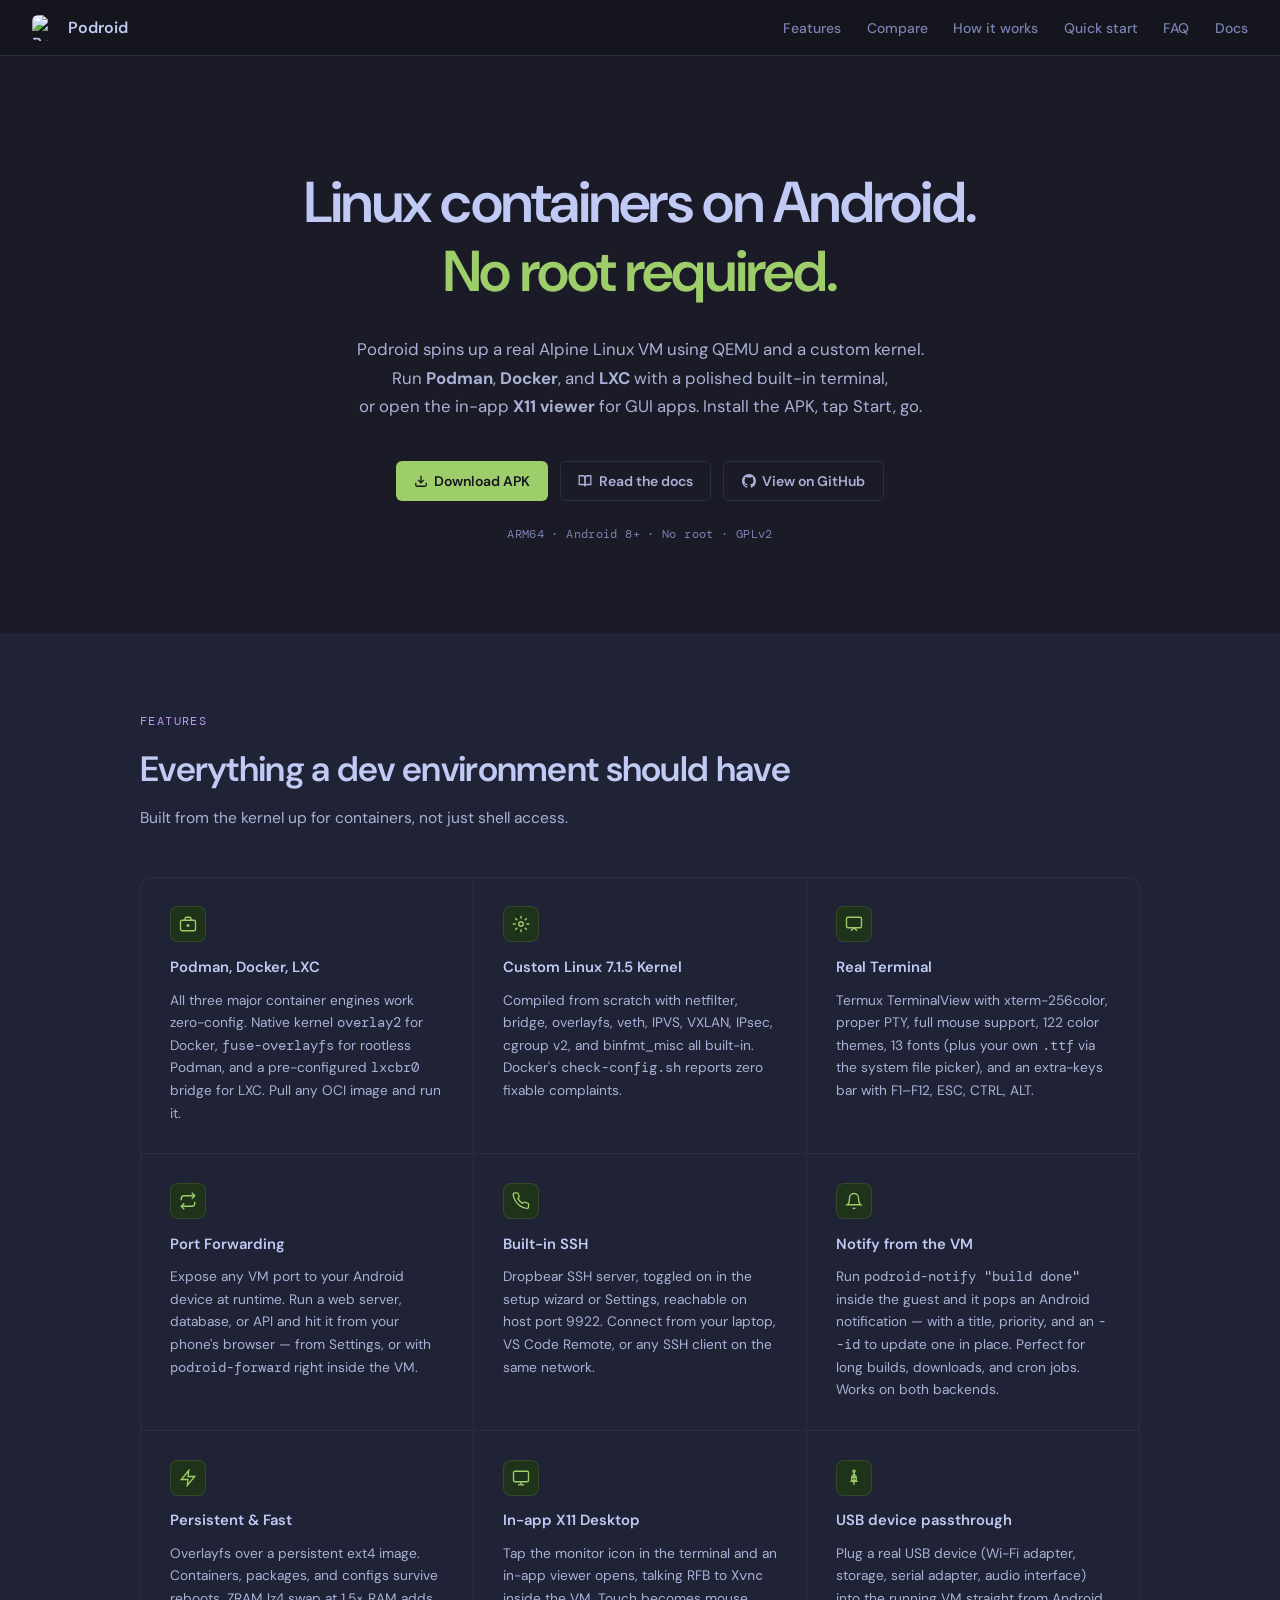
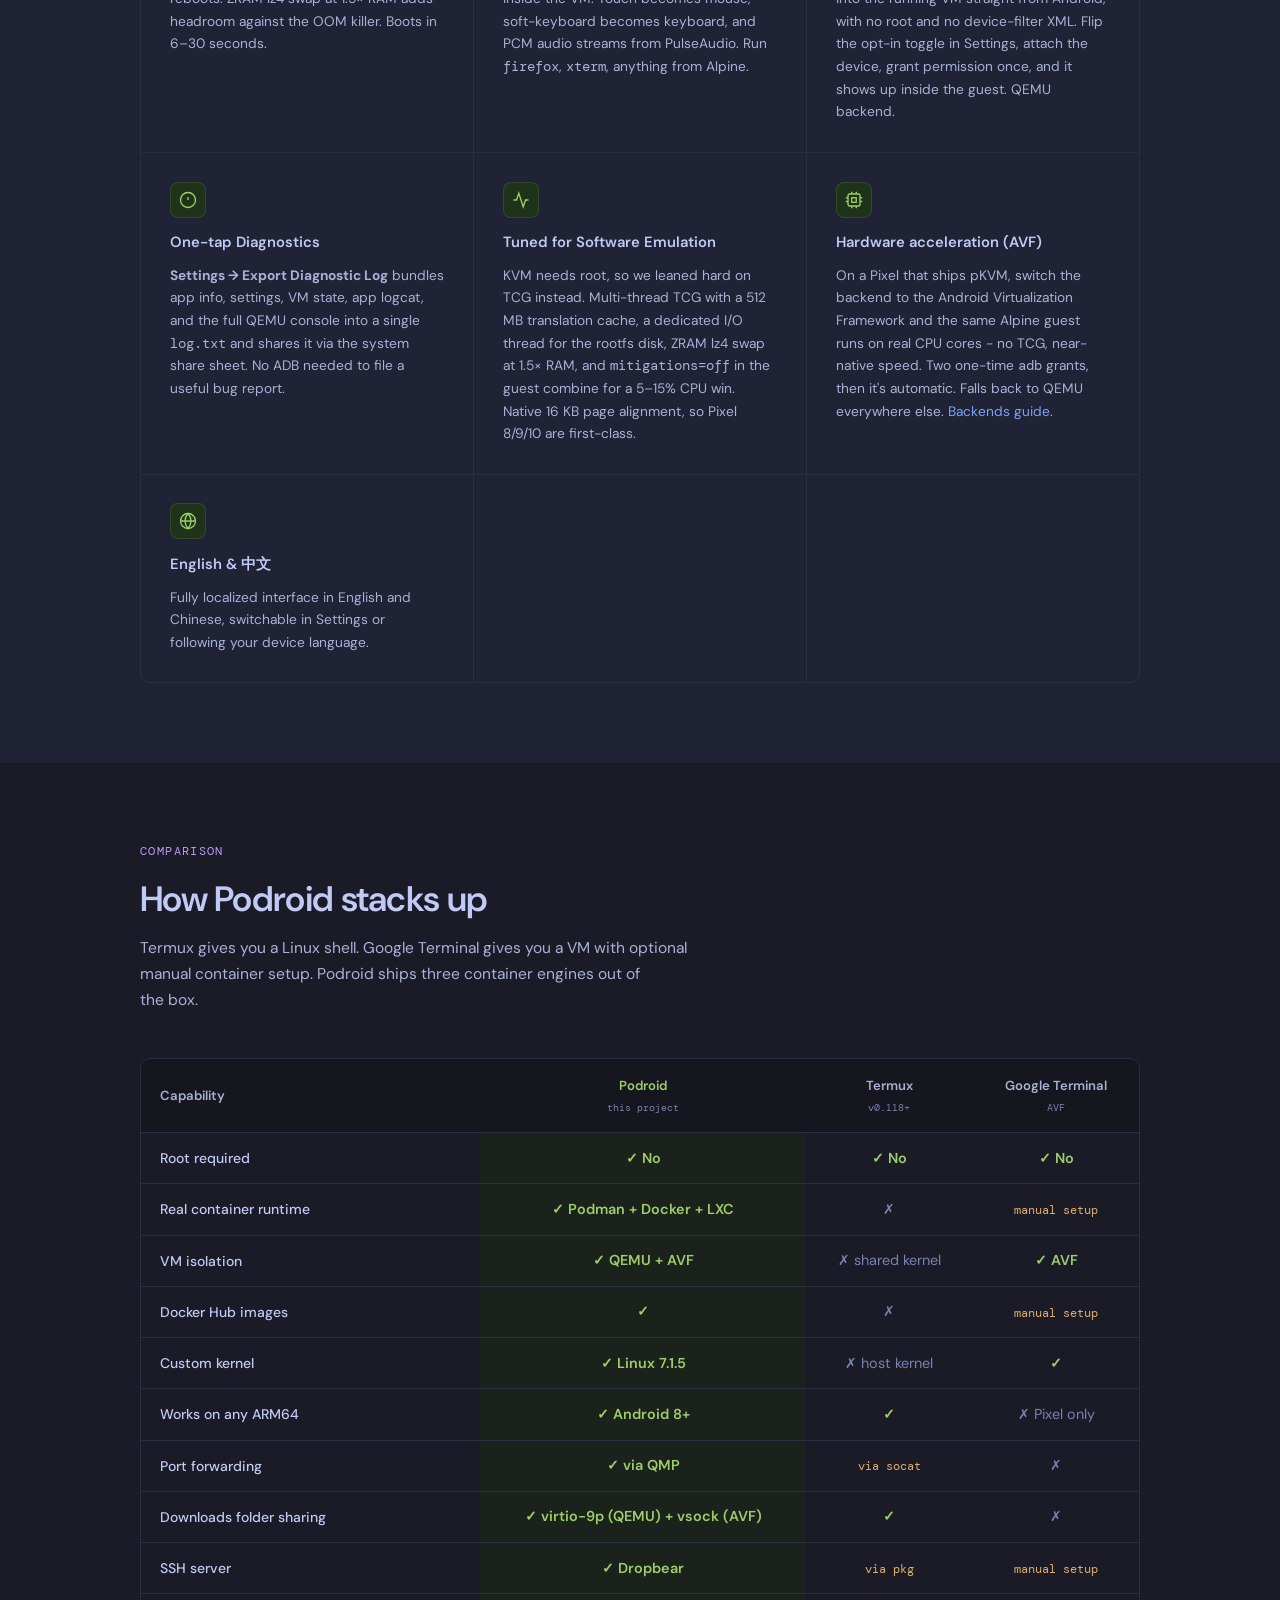
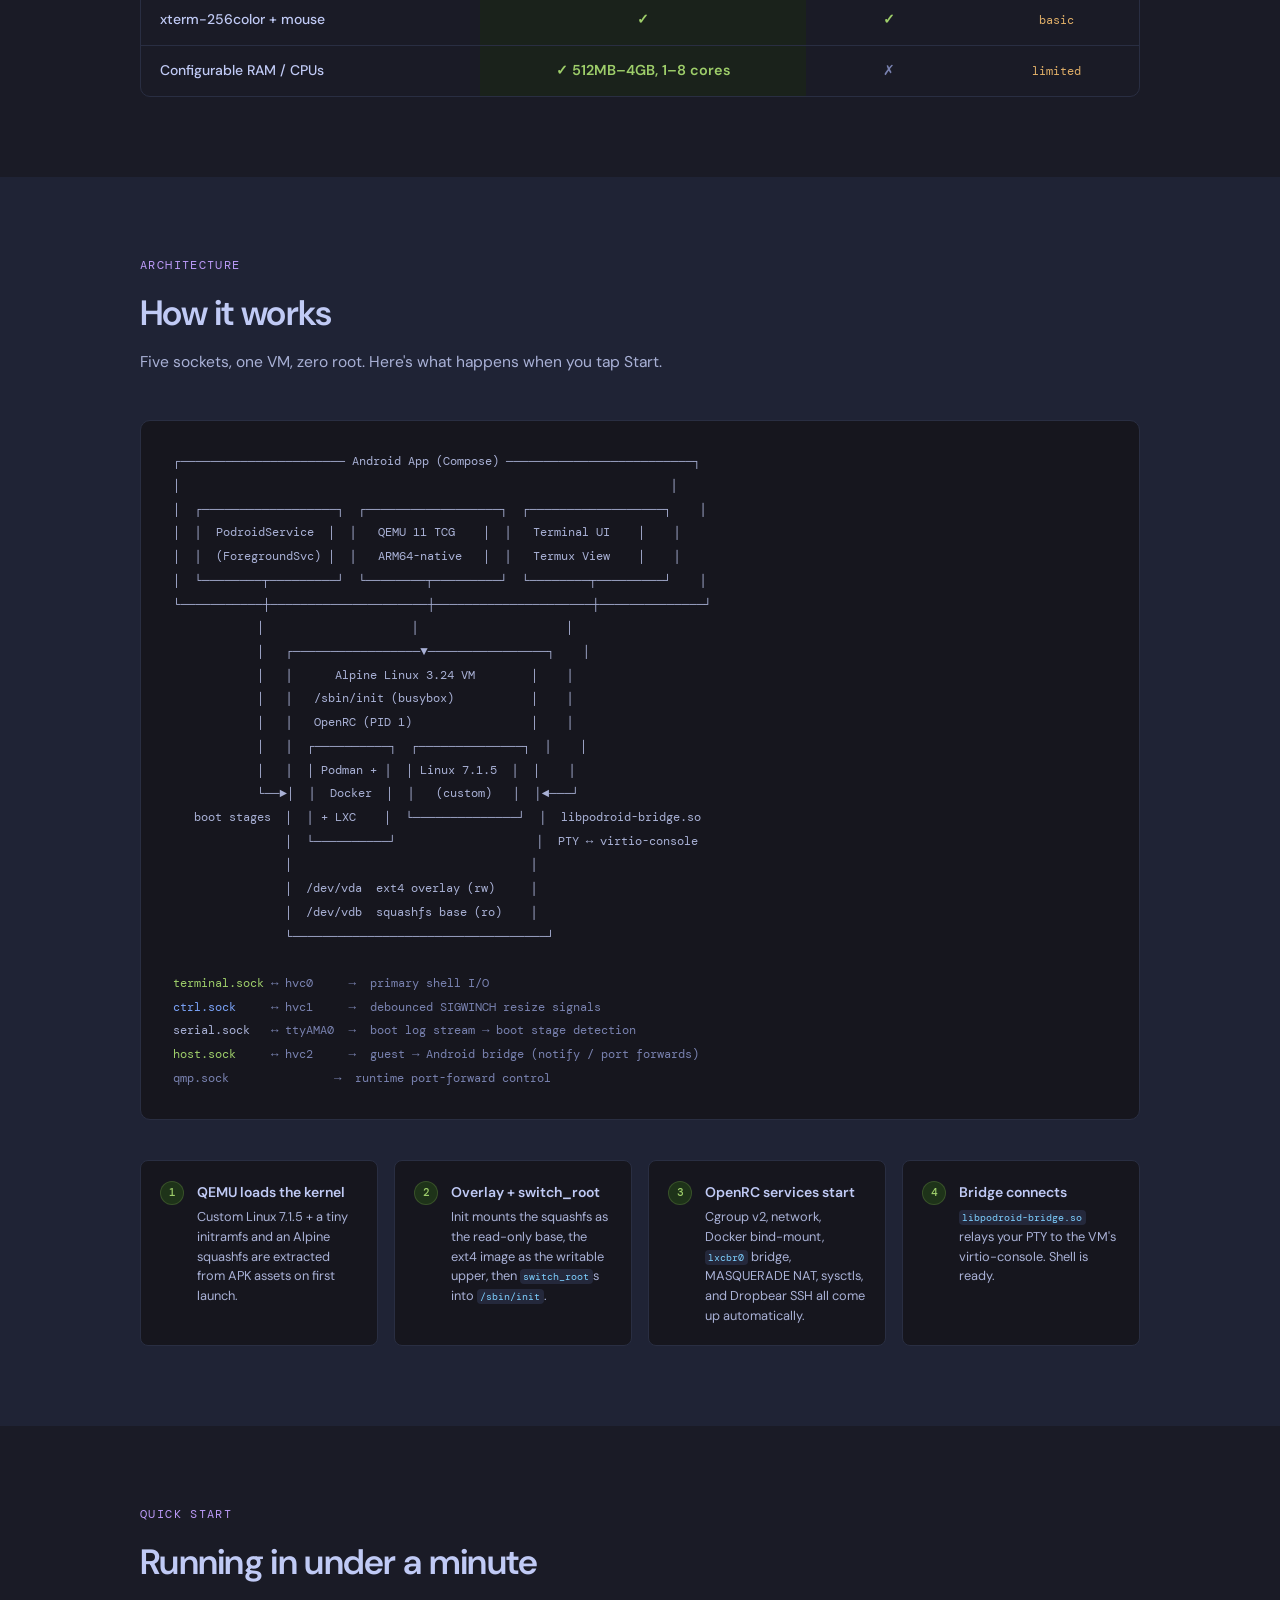
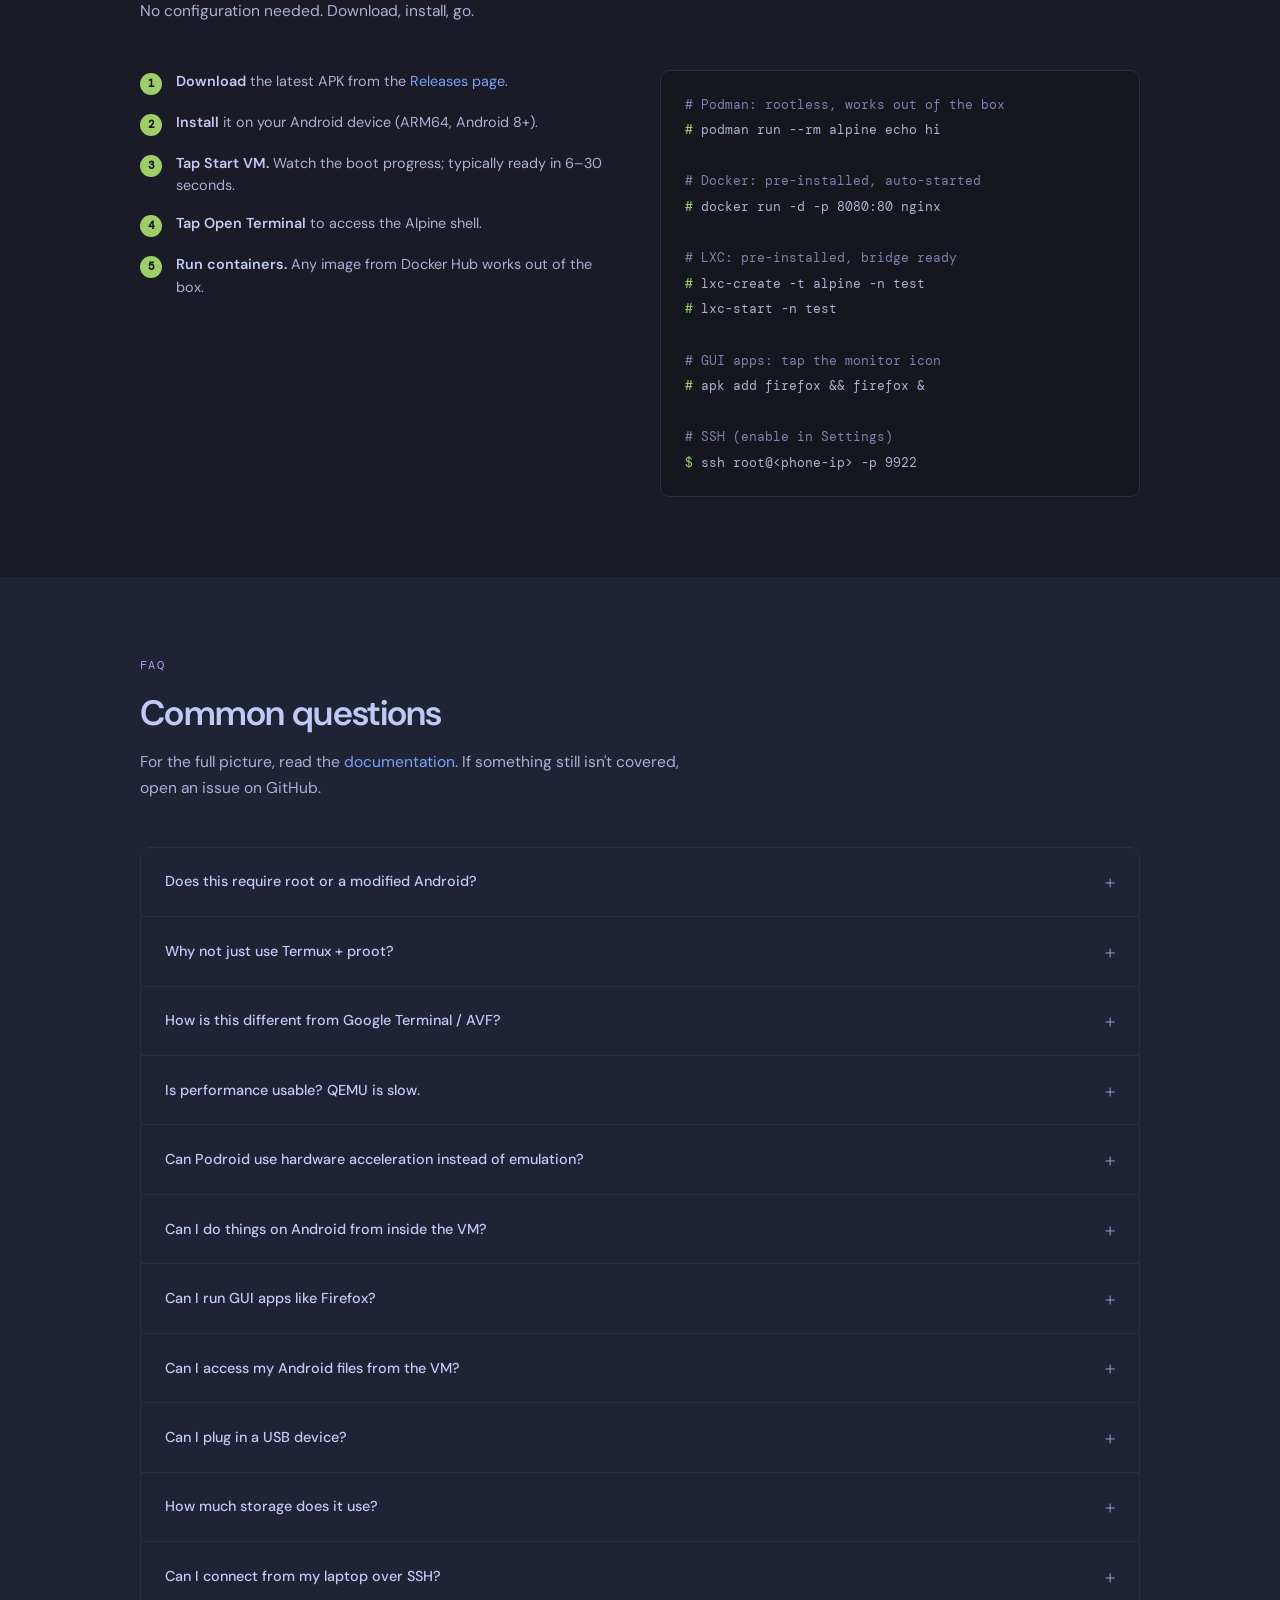
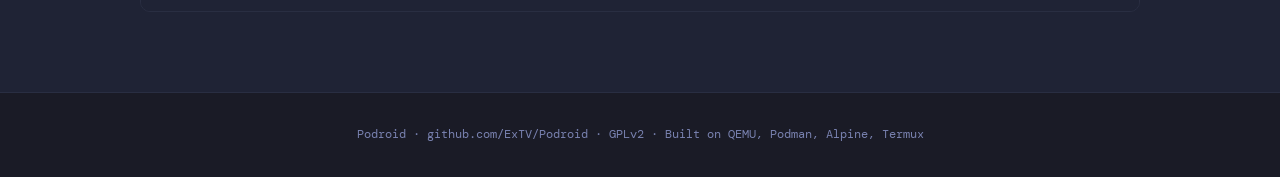
==== docs/index.html @ c18912d8 "chore(build): move to Linux 7.1.5 and Alpine 3.24.1 Both pins had fallen well behind upstream. The k" ====
<!DOCTYPE html>
<html lang="en">
<head>
  <meta charset="UTF-8" />
  <meta name="viewport" content="width=device-width, initial-scale=1.0" />
  <title>Podroid: Linux containers on Android, no root required</title>
  <meta name="description" content="Podroid runs Podman, Docker, and LXC on Android in a real Alpine Linux VM with a custom Linux 7.1.5 kernel - via QEMU on any ARM64 device, or hardware-accelerated AVF (pKVM) on supported Pixels - plus an in-app X11 desktop for GUI apps. No root, no custom recovery." />
  <meta property="og:title" content="Podroid: Linux containers on Android, no root required" />
  <meta property="og:description" content="Spin up a real Alpine Linux VM with a full Podman runtime on any Android 8+ ARM64 device. QEMU software emulation everywhere, or near-native AVF (pKVM) acceleration on supported Pixels. No root, no Magisk." />
  <meta property="og:type" content="website" />
  <meta property="og:url" content="https://extv.github.io/Podroid/" />
  <meta property="og:image" content="https://extv.github.io/Podroid/logo.png" />
  <meta name="twitter:card" content="summary" />
  <meta name="twitter:title" content="Podroid" />
  <meta name="twitter:description" content="Linux containers on Android, no root required." />
  <meta name="twitter:image" content="https://extv.github.io/Podroid/logo.png" />
  <link rel="icon" type="image/png" href="logo.png" />
  <link rel="preconnect" href="https://fonts.googleapis.com" />
  <link rel="preconnect" href="https://fonts.gstatic.com" crossorigin />
  <link href="https://fonts.googleapis.com/css2?family=DM+Sans:ital,opsz,wght@0,9..40,300;0,9..40,400;0,9..40,500;0,9..40,600;1,9..40,400&family=DM+Mono:wght@400;500&display=swap" rel="stylesheet" />
  <style>
    *, *::before, *::after { box-sizing: border-box; margin: 0; padding: 0; }

    /* ── Tokyo Night palette ───────────────────────────── */
    :root {
      --bg:        #1a1b26;
      --bg-dark:   #16161e;
      --bg-card:   #1f2335;
      --bg-card2:  #24283b;
      --border:    #292e42;
      --text:      #c0caf5;
      --text-dim:  #a9b1d6;
      --muted:     #7982b0;
      --green:     #9ece6a;
      --green-dim: #1e3319;
      --blue:      #7aa2f7;
      --cyan:      #7dcfff;
      --yellow:    #e0af68;
      --red:       #f7768e;
      --purple:    #bb9af7;
    }

    html { scroll-behavior: smooth; }

    body {
      font-family: 'DM Sans', sans-serif;
      background: var(--bg);
      color: var(--text);
      line-height: 1.6;
      -webkit-font-smoothing: antialiased;
    }

    a { color: var(--blue); text-decoration: none; }
    a:hover { color: var(--cyan); text-decoration: underline; }

    code, pre, .mono { font-family: 'DM Mono', monospace; }

    /* ── NAV ───────────────────────────────────────────── */
    nav {
      position: sticky;
      top: 0;
      z-index: 100;
      display: flex;
      align-items: center;
      justify-content: space-between;
      padding: 0 2rem;
      height: 56px;
      background: rgb(22 22 30 / 0.9);
      backdrop-filter: blur(14px);
      border-bottom: 1px solid var(--border);
    }

    .nav-logo {
      display: flex;
      align-items: center;
      gap: 0.6rem;
      font-weight: 600;
      font-size: 1rem;
      color: var(--text);
      text-decoration: none !important;
    }

    .nav-logo img {
      width: 26px;
      height: 26px;
      border-radius: 6px;
    }

    .nav-links {
      display: flex;
      align-items: center;
      gap: 1.6rem;
      list-style: none;
    }

    .nav-links a {
      color: var(--muted);
      font-size: 0.875rem;
      font-weight: 500;
      white-space: nowrap;
      transition: color 0.15s;
    }

    .nav-links a:hover { color: var(--text-dim); text-decoration: none; }

    .btn {
      display: inline-flex;
      align-items: center;
      gap: 0.4rem;
      padding: 0.5rem 1.1rem;
      border-radius: 6px;
      font-size: 0.875rem;
      font-weight: 600;
      cursor: pointer;
      transition: opacity 0.15s, transform 0.1s;
      text-decoration: none !important;
      font-family: 'DM Sans', sans-serif;
    }

    .btn:hover { opacity: 0.85; transform: translateY(-1px); text-decoration: none; }
    .btn-primary { background: var(--green); color: var(--bg-dark); }
    .btn-ghost   { border: 1px solid var(--border); color: var(--text-dim); background: transparent; }
    .btn-ghost:hover { border-color: var(--muted); color: var(--text); }

    /* ── HERO ──────────────────────────────────────────── */
    #hero {
      padding: 7rem 2rem 5.5rem;
      text-align: center;
      max-width: 760px;
      margin: 0 auto;
    }

    h1 {
      font-size: clamp(2.4rem, 5vw, 3.6rem);
      font-weight: 600;
      line-height: 1.2;
      letter-spacing: -0.03em;
      text-wrap: balance;
      margin-bottom: 1.8rem;
      color: var(--text);
    }

    h1 em {
      font-style: normal;
      color: var(--green);
    }

    .hero-sub {
      font-size: 1.05rem;
      color: var(--text-dim);
      max-width: 100%;
      margin: 0 auto 2.5rem;
      text-wrap: pretty;
      line-height: 1.7;
    }

    .hero-actions {
      display: flex;
      gap: 0.75rem;
      justify-content: center;
      flex-wrap: wrap;
      margin-bottom: 1.5rem;
    }

    .hero-meta {
      font-size: 0.78rem;
      color: var(--muted);
      font-family: 'DM Mono', monospace;
      letter-spacing: 0.03em;
    }

    /* ── SECTIONS ──────────────────────────────────────── */
    section { padding: 5rem 2rem; }

    .container { max-width: 1000px; margin: 0 auto; }

    .section-label {
      font-size: 0.72rem;
      font-family: 'DM Mono', monospace;
      color: var(--purple);
      letter-spacing: 0.12em;
      text-transform: uppercase;
      margin-bottom: 0.6rem;
    }

    h2 {
      font-size: clamp(1.6rem, 3vw, 2.2rem);
      font-weight: 600;
      letter-spacing: -0.02em;
      margin-bottom: 0.55rem;
      color: var(--text);
    }

    .section-sub {
      color: var(--text-dim);
      max-width: 560px;
      font-size: 0.975rem;
      text-wrap: pretty;
      margin-bottom: 2.8rem;
      line-height: 1.65;
    }

    /* ── FEATURES ──────────────────────────────────────── */
    #features { background: var(--bg-card); }

    .features-grid {
      display: grid;
      grid-template-columns: repeat(3, 1fr);
      gap: 1px;
      background: var(--border);
      border: 1px solid var(--border);
      border-radius: 10px;
      overflow: hidden;
    }

    .feature-card {
      background: var(--bg-card);
      padding: 1.8rem;
      display: flex;
      flex-direction: column;
      gap: 0.55rem;
      transition: background 0.15s;
    }

    .feature-card:hover { background: var(--bg-card2); }

    .feature-icon {
      width: 36px;
      height: 36px;
      background: var(--green-dim);
      border: 1px solid rgba(158, 206, 106, 0.15);
      border-radius: 8px;
      display: flex;
      align-items: center;
      justify-content: center;
      margin-bottom: 0.3rem;
      color: var(--green);
    }

    .feature-card h3 {
      font-size: 0.925rem;
      font-weight: 600;
      color: var(--text);
    }

    .feature-card p {
      font-size: 0.858rem;
      color: var(--text-dim);
      line-height: 1.65;
    }

    /* Blank cells that complete the last grid row so trailing cells don't
       show the container's border colour. Card-coloured, non-interactive. */
    .feature-card.filler { pointer-events: none; }

    /* 13 cards: 3-col leaves 2 trailing cells, 2-col leaves 1, 1-col leaves 0.
       Show both fillers at 3-col, one at 2-col, none at 1-col. */
    @media (max-width: 900px) {
      .features-grid { grid-template-columns: repeat(2, 1fr); }
      .feature-card.filler-b { display: none; }
    }
    @media (max-width: 600px) {
      .features-grid { grid-template-columns: 1fr; }
      .feature-card.filler { display: none; }
    }

    /* ── COMPARISON ────────────────────────────────────── */
    #comparison { background: var(--bg); }

    .table-wrap {
      overflow-x: auto;
      border: 1px solid var(--border);
      border-radius: 10px;
    }

    table {
      width: 100%;
      border-collapse: collapse;
      font-size: 0.875rem;
    }

    thead { background: var(--bg-dark); }

    th {
      padding: 1rem 1.2rem;
      text-align: left;
      font-weight: 600;
      font-size: 0.82rem;
      color: var(--text-dim);
      border-bottom: 1px solid var(--border);
    }

    th:not(:first-child) { text-align: center; }
    th.col-podroid { color: var(--green); }

    td {
      padding: 0.85rem 1.2rem;
      border-bottom: 1px solid var(--border);
      color: var(--text-dim);
      vertical-align: middle;
    }

    tbody tr:hover td { background: rgb(36 40 59 / 0.5); }
    tr:last-child td  { border-bottom: none; }
    td:not(:first-child) { text-align: center; }

    td.row-label { color: var(--text); font-weight: 500; }
    td.col-podroid { background: rgb(28 39 20 / 0.6); }

    .check   { color: var(--green); font-size: 0.9rem; font-weight: 600; }
    .cross   { color: var(--muted); font-size: 0.9rem; }
    .partial { color: var(--yellow); font-size: 0.78rem; font-family: 'DM Mono', monospace; }

    .col-header-wrap {
      display: flex;
      flex-direction: column;
      align-items: center;
      gap: 0.2rem;
    }

    .col-badge {
      font-size: 0.65rem;
      font-weight: 400;
      color: var(--muted);
      font-family: 'DM Mono', monospace;
    }

    /* ── HOW IT WORKS ──────────────────────────────────── */
    #how { background: var(--bg-card); }

    .arch-diagram {
      background: var(--bg-dark);
      border: 1px solid var(--border);
      border-radius: 10px;
      padding: 1.8rem 2rem;
      font-family: 'DM Mono', monospace;
      font-size: 0.78rem;
      line-height: 1.9;
      color: var(--muted);
      overflow-x: auto;
      white-space: pre;
    }

    .arch-green { color: var(--green); }
    .arch-blue  { color: var(--blue); }
    .arch-white { color: var(--text-dim); }

    .steps {
      display: grid;
      grid-template-columns: repeat(auto-fill, minmax(220px, 1fr));
      gap: 1rem;
      margin-top: 2.5rem;
    }

    .step {
      background: var(--bg-dark);
      border: 1px solid var(--border);
      border-radius: 8px;
      padding: 1.2rem;
      display: flex;
      gap: 0.8rem;
    }

    .step-num {
      flex-shrink: 0;
      width: 24px;
      height: 24px;
      border-radius: 50%;
      background: var(--green-dim);
      border: 1px solid rgba(158, 206, 106, 0.2);
      color: var(--green);
      font-size: 0.7rem;
      font-family: 'DM Mono', monospace;
      font-weight: 500;
      display: flex;
      align-items: center;
      justify-content: center;
      flex-shrink: 0;
    }

    .step-body h4 {
      font-size: 0.875rem;
      font-weight: 600;
      margin-bottom: 0.25rem;
      color: var(--text);
    }

    .step-body p {
      font-size: 0.8rem;
      color: var(--text-dim);
      line-height: 1.55;
    }

    .step-body code {
      font-family: 'DM Mono', monospace;
      font-size: 0.78em;
      background: var(--bg-card2);
      color: var(--cyan);
      padding: 0.1em 0.35em;
      border-radius: 4px;
    }

    /* ── QUICK START ───────────────────────────────────── */
    #quickstart { background: var(--bg); }

    .qs-grid {
      display: grid;
      grid-template-columns: 1fr 1fr;
      gap: 2.5rem;
      align-items: start;
    }

    @media (max-width: 640px) {
      .qs-grid { grid-template-columns: 1fr; }
    }

    .qs-steps {
      display: flex;
      flex-direction: column;
      gap: 1rem;
    }

    .qs-step {
      display: flex;
      gap: 0.85rem;
      align-items: flex-start;
    }

    .qs-step-num {
      flex-shrink: 0;
      width: 22px;
      height: 22px;
      border-radius: 50%;
      background: var(--green);
      color: var(--bg-dark);
      font-size: 0.7rem;
      font-family: 'DM Mono', monospace;
      font-weight: 700;
      display: flex;
      align-items: center;
      justify-content: center;
      margin-top: 3px;
    }

    .qs-step p { font-size: 0.9rem; color: var(--text-dim); line-height: 1.55; }
    .qs-step strong { color: var(--text); font-weight: 600; }
    .qs-step a { color: var(--blue); }

    .code-block {
      background: var(--bg-dark);
      border: 1px solid var(--border);
      border-radius: 10px;
      padding: 1.3rem 1.5rem;
      font-family: 'DM Mono', monospace;
      font-size: 0.8rem;
      line-height: 2;
      color: var(--muted);
      overflow-x: auto;
      white-space: pre;
    }

    .c-prompt  { color: var(--green); user-select: none; }
    .c-comment { color: var(--muted); }
    .c-cmd     { color: var(--text-dim); }

    /* ── FAQ ───────────────────────────────────────────── */
    #faq { background: var(--bg-card); }

    .faq-list {
      border: 1px solid var(--border);
      border-radius: 10px;
      overflow: hidden;
    }

    details {
      border-bottom: 1px solid var(--border);
      background: var(--bg-card);
      transition: background 0.15s;
    }

    details[open] { background: var(--bg-card2); }
    details:last-child { border-bottom: none; }

    summary {
      padding: 1.1rem 1.5rem;
      font-size: 0.9rem;
      font-weight: 500;
      color: var(--text);
      cursor: pointer;
      list-style: none;
      display: flex;
      align-items: center;
      justify-content: space-between;
      gap: 1rem;
      transition: color 0.15s;
    }

    summary::-webkit-details-marker { display: none; }
    summary:hover { color: var(--blue); }

    summary::after {
      content: '+';
      font-size: 1.3rem;
      font-weight: 300;
      color: var(--muted);
      flex-shrink: 0;
    }

    details[open] summary::after { content: '−'; color: var(--blue); }

    .faq-answer {
      padding: 0 1.5rem 1.2rem;
      font-size: 0.875rem;
      color: var(--text-dim);
      line-height: 1.75;
    }

    .faq-answer code {
      background: var(--bg-dark);
      border: 1px solid var(--border);
      padding: 0.1em 0.4em;
      border-radius: 4px;
      font-size: 0.82em;
      color: var(--cyan);
    }

    /* ── FOOTER ────────────────────────────────────────── */
    footer {
      border-top: 1px solid var(--border);
      padding: 2rem;
      text-align: center;
      font-size: 0.78rem;
      color: var(--muted);
      font-family: 'DM Mono', monospace;
    }

    footer a { color: var(--muted); }
    footer a:hover { color: var(--text-dim); text-decoration: none; }

    /* ── RESPONSIVE ────────────────────────────────────── */
    @media (max-width: 600px) {
      nav .nav-links { display: none; }
      .arch-diagram  { font-size: 0.62rem; }
    }
  </style>
</head>
<body>

<!-- NAV -->
<nav>
  <a href="https://github.com/ExTV/Podroid" class="nav-logo">
    <img src="logo.png" alt="Podroid" />
    Podroid
  </a>
  <ul class="nav-links">
    <li><a href="#features">Features</a></li>
    <li><a href="#comparison">Compare</a></li>
    <li><a href="#how">How it works</a></li>
    <li><a href="#quickstart">Quick start</a></li>
    <li><a href="#faq">FAQ</a></li>
    <li><a href="guide/">Docs</a></li>
  </ul>
</nav>

<!-- HERO -->
<section id="hero">
  <h1>Linux containers on Android.<br /><em>No root required.</em></h1>
  <p class="hero-sub">
    Podroid spins up a real Alpine Linux VM using QEMU and a custom&nbsp;kernel.<br />
    Run <strong>Podman</strong>, <strong>Docker</strong>, and <strong>LXC</strong> with a polished built-in terminal,<br />
    or open the in-app <strong>X11 viewer</strong> for GUI apps. Install the APK, tap Start, go.
  </p>
  <div class="hero-actions">
    <a href="https://github.com/ExTV/Podroid/releases" class="btn btn-primary">
      <svg width="14" height="14" fill="none" stroke="currentColor" stroke-width="2.2" viewBox="0 0 24 24"><path d="M21 15v4a2 2 0 0 1-2 2H5a2 2 0 0 1-2-2v-4"/><polyline points="7 10 12 15 17 10"/><line x1="12" y1="15" x2="12" y2="3"/></svg>
      Download APK
    </a>
    <a href="guide/" class="btn btn-ghost">
      <svg width="14" height="14" fill="none" stroke="currentColor" stroke-width="2.2" viewBox="0 0 24 24"><path d="M2 3h6a4 4 0 0 1 4 4v14a3 3 0 0 0-3-3H2z"/><path d="M22 3h-6a4 4 0 0 0-4 4v14a3 3 0 0 1 3-3h7z"/></svg>
      Read the docs
    </a>
    <a href="https://github.com/ExTV/Podroid" class="btn btn-ghost">
      <svg width="14" height="14" viewBox="0 0 24 24" fill="currentColor"><path d="M12 0C5.37 0 0 5.37 0 12c0 5.31 3.435 9.795 8.205 11.385.6.105.825-.255.825-.57 0-.285-.015-1.23-.015-2.235-3.015.555-3.795-.735-4.035-1.41-.135-.345-.72-1.41-1.23-1.695-.42-.225-1.02-.78-.015-.795.945-.015 1.62.87 1.845 1.23 1.08 1.815 2.805 1.305 3.495.99.105-.78.42-1.305.765-1.605-2.67-.3-5.46-1.335-5.46-5.925 0-1.305.465-2.385 1.23-3.225-.12-.3-.54-1.53.12-3.18 0 0 1.005-.315 3.3 1.23.96-.27 1.98-.405 3-.405s2.04.135 3 .405c2.295-1.56 3.3-1.23 3.3-1.23.66 1.65.24 2.88.12 3.18.765.84 1.23 1.905 1.23 3.225 0 4.605-2.805 5.625-5.475 5.925.435.375.81 1.095.81 2.22 0 1.605-.015 2.895-.015 3.3 0 .315.225.69.825.57A12.02 12.02 0 0 0 24 12c0-6.63-5.37-12-12-12z"/></svg>
      View on GitHub
    </a>
  </div>
  <p class="hero-meta">ARM64 · Android 8+ · No root · GPLv2</p>
</section>

<!-- FEATURES -->
<section id="features">
  <div class="container">
    <p class="section-label">Features</p>
    <h2>Everything a dev environment should have</h2>
    <p class="section-sub">Built from the kernel up for containers, not just shell access.</p>

    <div class="features-grid">

      <div class="feature-card">
        <div class="feature-icon">
          <svg width="18" height="18" fill="none" stroke="currentColor" stroke-width="1.8" viewBox="0 0 24 24"><rect x="2" y="7" width="20" height="14" rx="2"/><path d="M16 7V5a2 2 0 0 0-2-2h-4a2 2 0 0 0-2 2v2"/><line x1="12" y1="12" x2="12" y2="16"/><line x1="10" y1="14" x2="14" y2="14"/></svg>
        </div>
        <h3>Podman, Docker, LXC</h3>
        <p>All three major container engines work zero-config. Native kernel <code>overlay2</code> for Docker, <code>fuse-overlayfs</code> for rootless Podman, and a pre-configured <code>lxcbr0</code> bridge for LXC. Pull any OCI image and run it.</p>
      </div>

      <div class="feature-card">
        <div class="feature-icon">
          <svg width="18" height="18" fill="none" stroke="currentColor" stroke-width="1.8" viewBox="0 0 24 24"><circle cx="12" cy="12" r="3"/><path d="M12 1v4M12 19v4M4.22 4.22l2.83 2.83M16.95 16.95l2.83 2.83M1 12h4M19 12h4M4.22 19.78l2.83-2.83M16.95 7.05l2.83-2.83"/></svg>
        </div>
        <h3>Custom Linux 7.1.5 Kernel</h3>
        <p>Compiled from scratch with netfilter, bridge, overlayfs, veth, IPVS, VXLAN, IPsec, cgroup v2, and binfmt_misc all built-in. Docker's <code>check-config.sh</code> reports zero fixable complaints.</p>
      </div>

      <div class="feature-card">
        <div class="feature-icon">
          <svg width="18" height="18" fill="none" stroke="currentColor" stroke-width="1.8" viewBox="0 0 24 24"><rect x="2" y="3" width="20" height="14" rx="2"/><polyline points="8 21 12 17 16 21"/></svg>
        </div>
        <h3>Real Terminal</h3>
        <p>Termux TerminalView with xterm-256color, proper PTY, full mouse support, 122 color themes, 13 fonts (plus your own <code>.ttf</code> via the system file picker), and an extra-keys bar with F1–F12, ESC, CTRL, ALT.</p>
      </div>

      <div class="feature-card">
        <div class="feature-icon">
          <svg width="18" height="18" fill="none" stroke="currentColor" stroke-width="1.8" viewBox="0 0 24 24"><polyline points="17 1 21 5 17 9"/><path d="M3 11V9a4 4 0 0 1 4-4h14"/><polyline points="7 23 3 19 7 15"/><path d="M21 13v2a4 4 0 0 1-4 4H3"/></svg>
        </div>
        <h3>Port Forwarding</h3>
        <p>Expose any VM port to your Android device at runtime. Run a web server, database, or API and hit it from your phone's browser — from Settings, or with <code>podroid-forward</code> right inside the VM.</p>
      </div>

      <div class="feature-card">
        <div class="feature-icon">
          <svg width="18" height="18" fill="none" stroke="currentColor" stroke-width="1.8" viewBox="0 0 24 24"><path d="M22 16.92v3a2 2 0 0 1-2.18 2 19.79 19.79 0 0 1-8.63-3.07A19.5 19.5 0 0 1 4.69 12 19.79 19.79 0 0 1 1.63 3.42 2 2 0 0 1 3.6 1.24h3a2 2 0 0 1 2 1.72c.127.96.361 1.903.7 2.81a2 2 0 0 1-.45 2.11L7.91 8.84a16 16 0 0 0 6.29 6.29l.96-.96a2 2 0 0 1 2.11-.45c.907.339 1.85.573 2.81.7A2 2 0 0 1 22 16.92z"/></svg>
        </div>
        <h3>Built-in SSH</h3>
        <p>Dropbear SSH server, toggled on in the setup wizard or Settings, reachable on host port 9922. Connect from your laptop, VS Code Remote, or any SSH client on the same network.</p>
      </div>

      <div class="feature-card">
        <div class="feature-icon">
          <svg width="18" height="18" fill="none" stroke="currentColor" stroke-width="1.8" viewBox="0 0 24 24"><path d="M18 8A6 6 0 0 0 6 8c0 7-3 9-3 9h18s-3-2-3-9"/><path d="M13.73 21a2 2 0 0 1-3.46 0"/></svg>
        </div>
        <h3>Notify from the VM</h3>
        <p>Run <code>podroid-notify "build done"</code> inside the guest and it pops an Android notification — with a title, priority, and an <code>--id</code> to update one in place. Perfect for long builds, downloads, and cron jobs. Works on both backends.</p>
      </div>

      <div class="feature-card">
        <div class="feature-icon">
          <svg width="18" height="18" fill="none" stroke="currentColor" stroke-width="1.8" viewBox="0 0 24 24"><path d="M13 2L3 14h9l-1 8 10-12h-9l1-8z"/></svg>
        </div>
        <h3>Persistent &amp; Fast</h3>
        <p>Overlayfs over a persistent ext4 image. Containers, packages, and configs survive reboots. ZRAM lz4 swap at 1.5× RAM adds headroom against the OOM killer. Boots in 6–30 seconds.</p>
      </div>

      <div class="feature-card">
        <div class="feature-icon">
          <svg width="18" height="18" fill="none" stroke="currentColor" stroke-width="1.8" viewBox="0 0 24 24"><rect x="2" y="3" width="20" height="14" rx="2"/><line x1="8" y1="21" x2="16" y2="21"/><line x1="12" y1="17" x2="12" y2="21"/></svg>
        </div>
        <h3>In-app X11 Desktop</h3>
        <p>Tap the monitor icon in the terminal and an in-app viewer opens, talking RFB to <code>Xvnc</code> inside the VM. Touch becomes mouse, soft-keyboard becomes keyboard, and PCM audio streams from PulseAudio. Run <code>firefox</code>, <code>xterm</code>, anything from Alpine.</p>
      </div>

      <div class="feature-card">
        <div class="feature-icon">
          <svg width="18" height="18" fill="none" stroke="currentColor" stroke-width="1.8" viewBox="0 0 24 24"><circle cx="12" cy="3" r="1.4"/><path d="M12 4.4V21"/><path d="M8.5 10.5 12 7l3.5 3.5"/><rect x="9" y="11" width="6" height="4.5" rx="1"/><path d="M7 16.5h10"/></svg>
        </div>
        <h3>USB device passthrough</h3>
        <p>Plug a real USB device (Wi-Fi adapter, storage, serial adapter, audio interface) into the running VM straight from Android, with no root and no device-filter XML. Flip the opt-in toggle in Settings, attach the device, grant permission once, and it shows up inside the guest. QEMU backend.</p>
      </div>

      <div class="feature-card">
        <div class="feature-icon">
          <svg width="18" height="18" fill="none" stroke="currentColor" stroke-width="1.8" viewBox="0 0 24 24"><circle cx="12" cy="12" r="10"/><line x1="12" y1="8" x2="12" y2="12"/><line x1="12" y1="16" x2="12.01" y2="16"/></svg>
        </div>
        <h3>One-tap Diagnostics</h3>
        <p><strong>Settings → Export Diagnostic Log</strong> bundles app info, settings, VM state, app logcat, and the full QEMU console into a single <code>log.txt</code> and shares it via the system share sheet. No ADB needed to file a useful bug report.</p>
      </div>

      <div class="feature-card">
        <div class="feature-icon">
          <svg width="18" height="18" fill="none" stroke="currentColor" stroke-width="1.8" viewBox="0 0 24 24"><polyline points="22 12 18 12 15 21 9 3 6 12 2 12"/></svg>
        </div>
        <h3>Tuned for Software Emulation</h3>
        <p>KVM needs root, so we leaned hard on TCG instead. Multi-thread TCG with a 512 MB translation cache, a dedicated I/O thread for the rootfs disk, ZRAM lz4 swap at 1.5× RAM, and <code>mitigations=off</code> in the guest combine for a 5–15% CPU win. Native 16 KB page alignment, so Pixel 8/9/10 are first-class.</p>
      </div>

      <div class="feature-card">
        <div class="feature-icon">
          <svg width="18" height="18" fill="none" stroke="currentColor" stroke-width="1.8" viewBox="0 0 24 24"><rect x="4" y="4" width="16" height="16" rx="2"/><rect x="9" y="9" width="6" height="6"/><line x1="9" y1="1" x2="9" y2="4"/><line x1="15" y1="1" x2="15" y2="4"/><line x1="9" y1="20" x2="9" y2="23"/><line x1="15" y1="20" x2="15" y2="23"/><line x1="20" y1="9" x2="23" y2="9"/><line x1="20" y1="14" x2="23" y2="14"/><line x1="1" y1="9" x2="4" y2="9"/><line x1="1" y1="14" x2="4" y2="14"/></svg>
        </div>
        <h3>Hardware acceleration (AVF)</h3>
        <p>On a Pixel that ships pKVM, switch the backend to the Android Virtualization Framework and the same Alpine guest runs on real CPU cores - no TCG, near-native speed. Two one-time <code>adb</code> grants, then it's automatic. Falls back to QEMU everywhere else. <a href="guide/backends.html">Backends guide</a>.</p>
      </div>

      <div class="feature-card">
        <div class="feature-icon">
          <svg width="18" height="18" fill="none" stroke="currentColor" stroke-width="1.8" viewBox="0 0 24 24"><circle cx="12" cy="12" r="10"/><line x1="2" y1="12" x2="22" y2="12"/><path d="M12 2a15.3 15.3 0 0 1 4 10 15.3 15.3 0 0 1-4 10 15.3 15.3 0 0 1-4-10 15.3 15.3 0 0 1 4-10z"/></svg>
        </div>
        <h3>English &amp; 中文</h3>
        <p>Fully localized interface in English and Chinese, switchable in Settings or following your device language.</p>
      </div>

      <div class="feature-card filler filler-a" aria-hidden="true"></div>
      <div class="feature-card filler filler-b" aria-hidden="true"></div>

    </div>
  </div>
</section>

<!-- COMPARISON -->
<section id="comparison">
  <div class="container">
    <p class="section-label">Comparison</p>
    <h2>How Podroid stacks up</h2>
    <p class="section-sub">Termux gives you a Linux shell. Google Terminal gives you a VM with optional manual container setup. Podroid ships three container engines out of the box.</p>

    <div class="table-wrap">
      <table>
        <thead>
          <tr>
            <th style="width:34%">Capability</th>
            <th class="col-podroid">
              <div class="col-header-wrap">
                Podroid
                <span class="col-badge">this project</span>
              </div>
            </th>
            <th>
              <div class="col-header-wrap">
                Termux
                <span class="col-badge">v0.118+</span>
              </div>
            </th>
            <th>
              <div class="col-header-wrap">
                Google Terminal
                <span class="col-badge">AVF</span>
              </div>
            </th>
          </tr>
        </thead>
        <tbody>
          <tr>
            <td class="row-label">Root required</td>
            <td class="col-podroid"><span class="check">✓ No</span></td>
            <td><span class="check">✓ No</span></td>
            <td><span class="check">✓ No</span></td>
          </tr>
          <tr>
            <td class="row-label">Real container runtime</td>
            <td class="col-podroid"><span class="check">✓ Podman + Docker + LXC</span></td>
            <td><span class="cross">✗</span></td>
            <td><span class="partial">manual setup</span></td>
          </tr>
          <tr>
            <td class="row-label">VM isolation</td>
            <td class="col-podroid"><span class="check">✓ QEMU + AVF</span></td>
            <td><span class="cross">✗ shared kernel</span></td>
            <td><span class="check">✓ AVF</span></td>
          </tr>
          <tr>
            <td class="row-label">Docker Hub images</td>
            <td class="col-podroid"><span class="check">✓</span></td>
            <td><span class="cross">✗</span></td>
            <td><span class="partial">manual setup</span></td>
          </tr>
          <tr>
            <td class="row-label">Custom kernel</td>
            <td class="col-podroid"><span class="check">✓ Linux 7.1.5</span></td>
            <td><span class="cross">✗ host kernel</span></td>
            <td><span class="check">✓</span></td>
          </tr>
          <tr>
            <td class="row-label">Works on any ARM64</td>
            <td class="col-podroid"><span class="check">✓ Android 8+</span></td>
            <td><span class="check">✓</span></td>
            <td><span class="cross">✗ Pixel only</span></td>
          </tr>
          <tr>
            <td class="row-label">Port forwarding</td>
            <td class="col-podroid"><span class="check">✓ via QMP</span></td>
            <td><span class="partial">via socat</span></td>
            <td><span class="cross">✗</span></td>
          </tr>
          <tr>
            <td class="row-label">Downloads folder sharing</td>
            <td class="col-podroid"><span class="check">✓ virtio-9p (QEMU) + vsock (AVF)</span></td>
            <td><span class="check">✓</span></td>
            <td><span class="cross">✗</span></td>
          </tr>
          <tr>
            <td class="row-label">SSH server</td>
            <td class="col-podroid"><span class="check">✓ Dropbear</span></td>
            <td><span class="partial">via pkg</span></td>
            <td><span class="partial">manual setup</span></td>
          </tr>
          <tr>
            <td class="row-label">xterm-256color + mouse</td>
            <td class="col-podroid"><span class="check">✓</span></td>
            <td><span class="check">✓</span></td>
            <td><span class="partial">basic</span></td>
          </tr>
          <tr>
            <td class="row-label">Configurable RAM / CPUs</td>
            <td class="col-podroid"><span class="check">✓ 512MB–4GB, 1–8 cores</span></td>
            <td><span class="cross">✗</span></td>
            <td><span class="partial">limited</span></td>
          </tr>
        </tbody>
      </table>
    </div>
  </div>
</section>

<!-- HOW IT WORKS -->
<section id="how">
  <div class="container">
    <p class="section-label">Architecture</p>
    <h2>How it works</h2>
    <p class="section-sub">Five sockets, one VM, zero root. Here's what happens when you tap Start.</p>

    <div class="arch-diagram"><span class="arch-white">┌────────────────────── Android App (Compose) ─────────────────────────┐
│                                                                      │
│  ┌──────────────────┐  ┌──────────────────┐  ┌──────────────────┐    │
│  │  PodroidService  │  │   QEMU 11 TCG    │  │   Terminal UI    │    │
│  │  (ForegroundSvc) │  │   ARM64-native   │  │   Termux View    │    │
│  └────────┬─────────┘  └────────┬─────────┘  └────────┬─────────┘    │
└───────────┼─────────────────────┼─────────────────────┼──────────────┘
            │                     │                     │
            │   ┌─────────────────▼────────────────┐    │
            │   │      Alpine Linux 3.24 VM        │    │
            │   │   /sbin/init (busybox)           │    │
            │   │   OpenRC (PID 1)                 │    │
            │   │  ┌──────────┐  ┌──────────────┐  │    │
            │   │  │ Podman + │  │ Linux 7.1.5  │  │    │
            └──►│  │  Docker  │  │   (custom)   │  │◄───┘
   boot stages  │  │ + LXC    │  └──────────────┘  │  libpodroid-bridge.so
                │  └──────────┘                    │  PTY ↔ virtio-console
                │                                  │
                │  /dev/vda  ext4 overlay (rw)     │
                │  /dev/vdb  squashfs base (ro)    │
                └──────────────────────────────────┘</span>

<span class="arch-green">terminal.sock</span> ↔ hvc0     →  primary shell I/O
<span class="arch-blue">ctrl.sock    </span> ↔ hvc1     →  debounced SIGWINCH resize signals
<span class="arch-white">serial.sock  </span> ↔ ttyAMA0  →  boot log stream → boot stage detection
<span class="arch-green">host.sock    </span> ↔ hvc2     →  guest → Android bridge (notify / port forwards)
qmp.sock               →  runtime port-forward control</div>

    <div class="steps">
      <div class="step">
        <div class="step-num">1</div>
        <div class="step-body">
          <h4>QEMU loads the kernel</h4>
          <p>Custom Linux 7.1.5 + a tiny initramfs and an Alpine squashfs are extracted from APK assets on first launch.</p>
        </div>
      </div>
      <div class="step">
        <div class="step-num">2</div>
        <div class="step-body">
          <h4>Overlay + switch_root</h4>
          <p>Init mounts the squashfs as the read-only base, the ext4 image as the writable upper, then <code>switch_root</code>s into <code>/sbin/init</code>.</p>
        </div>
      </div>
      <div class="step">
        <div class="step-num">3</div>
        <div class="step-body">
          <h4>OpenRC services start</h4>
          <p>Cgroup v2, network, Docker bind-mount, <code>lxcbr0</code> bridge, MASQUERADE NAT, sysctls, and Dropbear SSH all come up automatically.</p>
        </div>
      </div>
      <div class="step">
        <div class="step-num">4</div>
        <div class="step-body">
          <h4>Bridge connects</h4>
          <p><code>libpodroid-bridge.so</code> relays your PTY to the VM's virtio-console. Shell is ready.</p>
        </div>
      </div>
    </div>
  </div>
</section>

<!-- QUICK START -->
<section id="quickstart">
  <div class="container">
    <p class="section-label">Quick start</p>
    <h2>Running in under a minute</h2>
    <p class="section-sub">No configuration needed. Download, install, go.</p>

    <div class="qs-grid">
      <div class="qs-steps">
        <div class="qs-step">
          <div class="qs-step-num">1</div>
          <p><strong>Download</strong> the latest APK from the <a href="https://github.com/ExTV/Podroid/releases">Releases page</a>.</p>
        </div>
        <div class="qs-step">
          <div class="qs-step-num">2</div>
          <p><strong>Install</strong> it on your Android device (ARM64, Android 8+).</p>
        </div>
        <div class="qs-step">
          <div class="qs-step-num">3</div>
          <p><strong>Tap Start VM.</strong> Watch the boot progress; typically ready in 6–30 seconds.</p>
        </div>
        <div class="qs-step">
          <div class="qs-step-num">4</div>
          <p><strong>Tap Open Terminal</strong> to access the Alpine shell.</p>
        </div>
        <div class="qs-step">
          <div class="qs-step-num">5</div>
          <p><strong>Run containers.</strong> Any image from Docker Hub works out of the box.</p>
        </div>
      </div>

      <div class="code-block"><span class="c-comment"># Podman: rootless, works out of the box</span>
<span class="c-prompt"># </span><span class="c-cmd">podman run --rm alpine echo hi</span>

<span class="c-comment"># Docker: pre-installed, auto-started</span>
<span class="c-prompt"># </span><span class="c-cmd">docker run -d -p 8080:80 nginx</span>

<span class="c-comment"># LXC: pre-installed, bridge ready</span>
<span class="c-prompt"># </span><span class="c-cmd">lxc-create -t alpine -n test</span>
<span class="c-prompt"># </span><span class="c-cmd">lxc-start -n test</span>

<span class="c-comment"># GUI apps: tap the monitor icon</span>
<span class="c-prompt"># </span><span class="c-cmd">apk add firefox &amp;&amp; firefox &amp;</span>

<span class="c-comment"># SSH (enable in Settings)</span>
<span class="c-prompt">$ </span><span class="c-cmd">ssh root@&lt;phone-ip&gt; -p 9922</span></div>
    </div>
  </div>
</section>

<!-- FAQ -->
<section id="faq">
  <div class="container">
    <p class="section-label">FAQ</p>
    <h2>Common questions</h2>
    <p class="section-sub">For the full picture, read the <a href="guide/">documentation</a>. If something still isn't covered, open an issue on GitHub.</p>

    <div class="faq-list">

      <details>
        <summary>Does this require root or a modified Android?</summary>
        <div class="faq-answer">
          No. Podroid runs entirely in userspace using QEMU's TCG (software emulation). No root, no custom recovery, no Magisk. Any stock Android 8+ ARM64 device works.
        </div>
      </details>

      <details>
        <summary>Why not just use Termux + proot?</summary>
        <div class="faq-answer">
          Termux is great for a Linux shell, but it runs on Android's host kernel. That kernel doesn't have the namespaces, cgroups, or netfilter rules needed for real containers. <code>proot</code> is a chroot emulation; containers built for Docker, Podman, or LXC won't work reliably. Podroid runs a real VM with its own custom kernel, so every OCI image from Docker Hub just works.
        </div>
      </details>

      <details>
        <summary>How is this different from Google Terminal / AVF?</summary>
        <div class="faq-answer">
          Google's Terminal app uses Android Virtualization Framework (AVF), a system-level hypervisor available only on recent Pixel devices. It gives you a Debian VM but no container runtime and limited configurability. Podroid runs on <em>any</em> ARM64 Android 8+ device via QEMU TCG (software emulation), and on a Pixel that ships pKVM it can use AVF too for near-native speed - the same Alpine guest either way. It ships with three container engines, port forwarding, SSH, an in-app X11 desktop, and a configurable terminal.
        </div>
      </details>

      <details>
        <summary>Is performance usable? QEMU is slow.</summary>
        <div class="faq-answer">
          TCG is software emulation, so compute-heavy workloads are slower than native. Podroid ships several optimizations: a 256–512 MB translation cache, a dedicated I/O thread for virtio-blk (big win for image pulls), ZRAM lz4 swap at 1.5× RAM, and <code>mitigations=off</code> in the guest kernel for a 5–15% CPU gain. For typical dev tasks like running a web server, a database, or CLI tools, it's very usable. On a Pixel that ships pKVM you can switch to the <a href="guide/backends.html">AVF backend</a> for near-native CPU speed.
        </div>
      </details>

      <details>
        <summary>Can Podroid use hardware acceleration instead of emulation?</summary>
        <div class="faq-answer">
          Yes, on devices that ship pKVM (Pixel 8 and later, and any other device whose maker enables it). Set the backend to AVF in Settings and Podroid runs the guest on real CPU cores through the Android Virtualization Framework - no TCG translation, near-native speed. It needs two one-time <code>adb</code> permission grants (or Shizuku, no PC required); after that, Auto mode picks AVF when available and falls back to QEMU everywhere else. Still no root. See the <a href="guide/backends.html">Backends guide</a> for setup.
        </div>
      </details>

      <details>
        <summary>Can I do things on Android from inside the VM?</summary>
        <div class="faq-answer">
          Yes. Two CLIs ship in the guest: <code>podroid-notify "build done"</code> pops an Android notification (with a title, priority, and an <code>--id</code> to update one in place), and <code>podroid-forward 8888 80</code> adds a port-forward rule without opening Settings. Both work on either backend and are handy for long builds, downloads, and cron jobs. See <a href="guide/networking.html">Networking &amp; ports</a>.
        </div>
      </details>

      <details>
        <summary>Can I run GUI apps like Firefox?</summary>
        <div class="faq-answer">
          Yes. Tap the monitor icon in the terminal's top bar to open the in-app X11 viewer. It speaks RFB 3.8 to <code>Xvnc</code> running inside the VM and streams audio from PulseAudio. Then just <code>apk add firefox</code> (or anything else from the Alpine repos) and launch it from the shell. Touch becomes mouse, the soft-keyboard becomes keyboard, and the picture letterboxes to your phone's aspect ratio.
        </div>
      </details>

      <details>
        <summary>Can I access my Android files from the VM?</summary>
        <div class="faq-answer">
          Yes. Toggle <strong>Downloads folder sharing</strong> in Settings and the Android Downloads folder is exposed to the VM on both backends - via <code>virtio-9p</code> on QEMU, and via an in-process 9p2000.L server over vsock on AVF - mounted inside the guest at <code>/mnt/downloads</code>. It's bidirectional: files you drop in Downloads on the phone show up there immediately, and anything the VM writes to <code>/mnt/downloads</code> appears back in Downloads.
        </div>
      </details>

      <details>
        <summary>Can I plug in a USB device?</summary>
        <div class="faq-answer">
          Yes, on the QEMU backend. Enable <strong>USB passthrough</strong> in Settings (it adds a USB controller at boot, so set it while the VM is stopped), then attach a device through a USB-C hub or OTG adapter. Android asks for permission once per device, and it then appears inside the guest while Podroid is running. Works with Wi-Fi adapters, storage, serial adapters, audio interfaces, and more. Not available on the AVF backend, which has no channel to hand the device to the VM.
        </div>
      </details>

      <details>
        <summary>How much storage does it use?</summary>
        <div class="faq-answer">
          The APK is ~200 MB (QEMU + kernel + initramfs + Alpine squashfs + fonts). On first launch you choose a VM disk size between 2 GB and 64 GB; this is a sparse <code>storage.img</code> that only grows as you pull images and install packages.
        </div>
      </details>

      <details>
        <summary>Can I connect from my laptop over SSH?</summary>
        <div class="faq-answer">
          Yes. Turn SSH on in the setup wizard or later in Settings, and Dropbear is reachable on host port 9922 (it forwards to the guest's port 22; an unprivileged Android app can't bind ports below 1024, which is why it's 9922 and not 22). As long as your laptop and phone are on the same network, <code>ssh root@&lt;phone-ip&gt; -p 9922</code> gives you a remote shell. Useful for VS Code Remote or any SSH client.
        </div>
      </details>

    </div>
  </div>
</section>

<!-- FOOTER -->
<footer>
  <p>
    Podroid · <a href="https://github.com/ExTV/Podroid">github.com/ExTV/Podroid</a> · GPLv2 ·
    Built on <a href="https://www.qemu.org">QEMU</a>, <a href="https://podman.io">Podman</a>, <a href="https://alpinelinux.org">Alpine</a>, <a href="https://github.com/termux/termux-app">Termux</a>
  </p>
</footer>

</body>
</html>
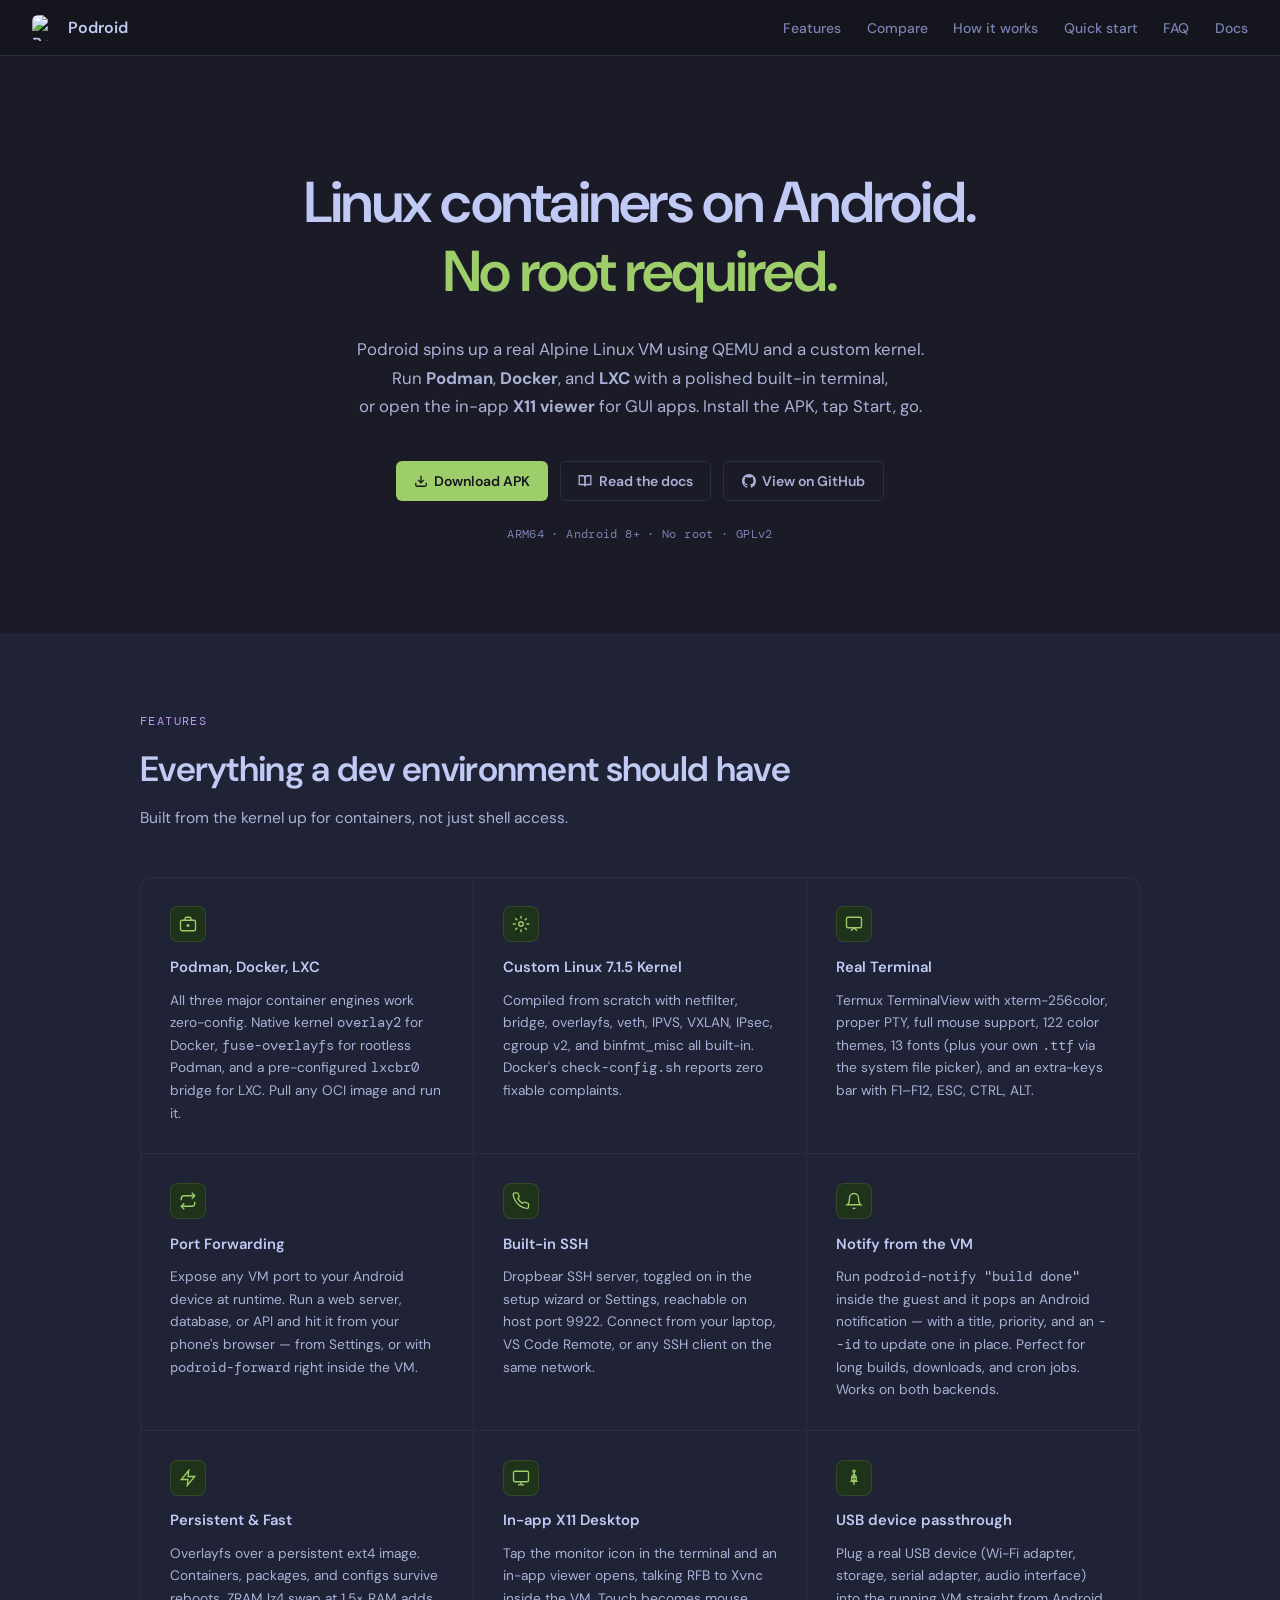
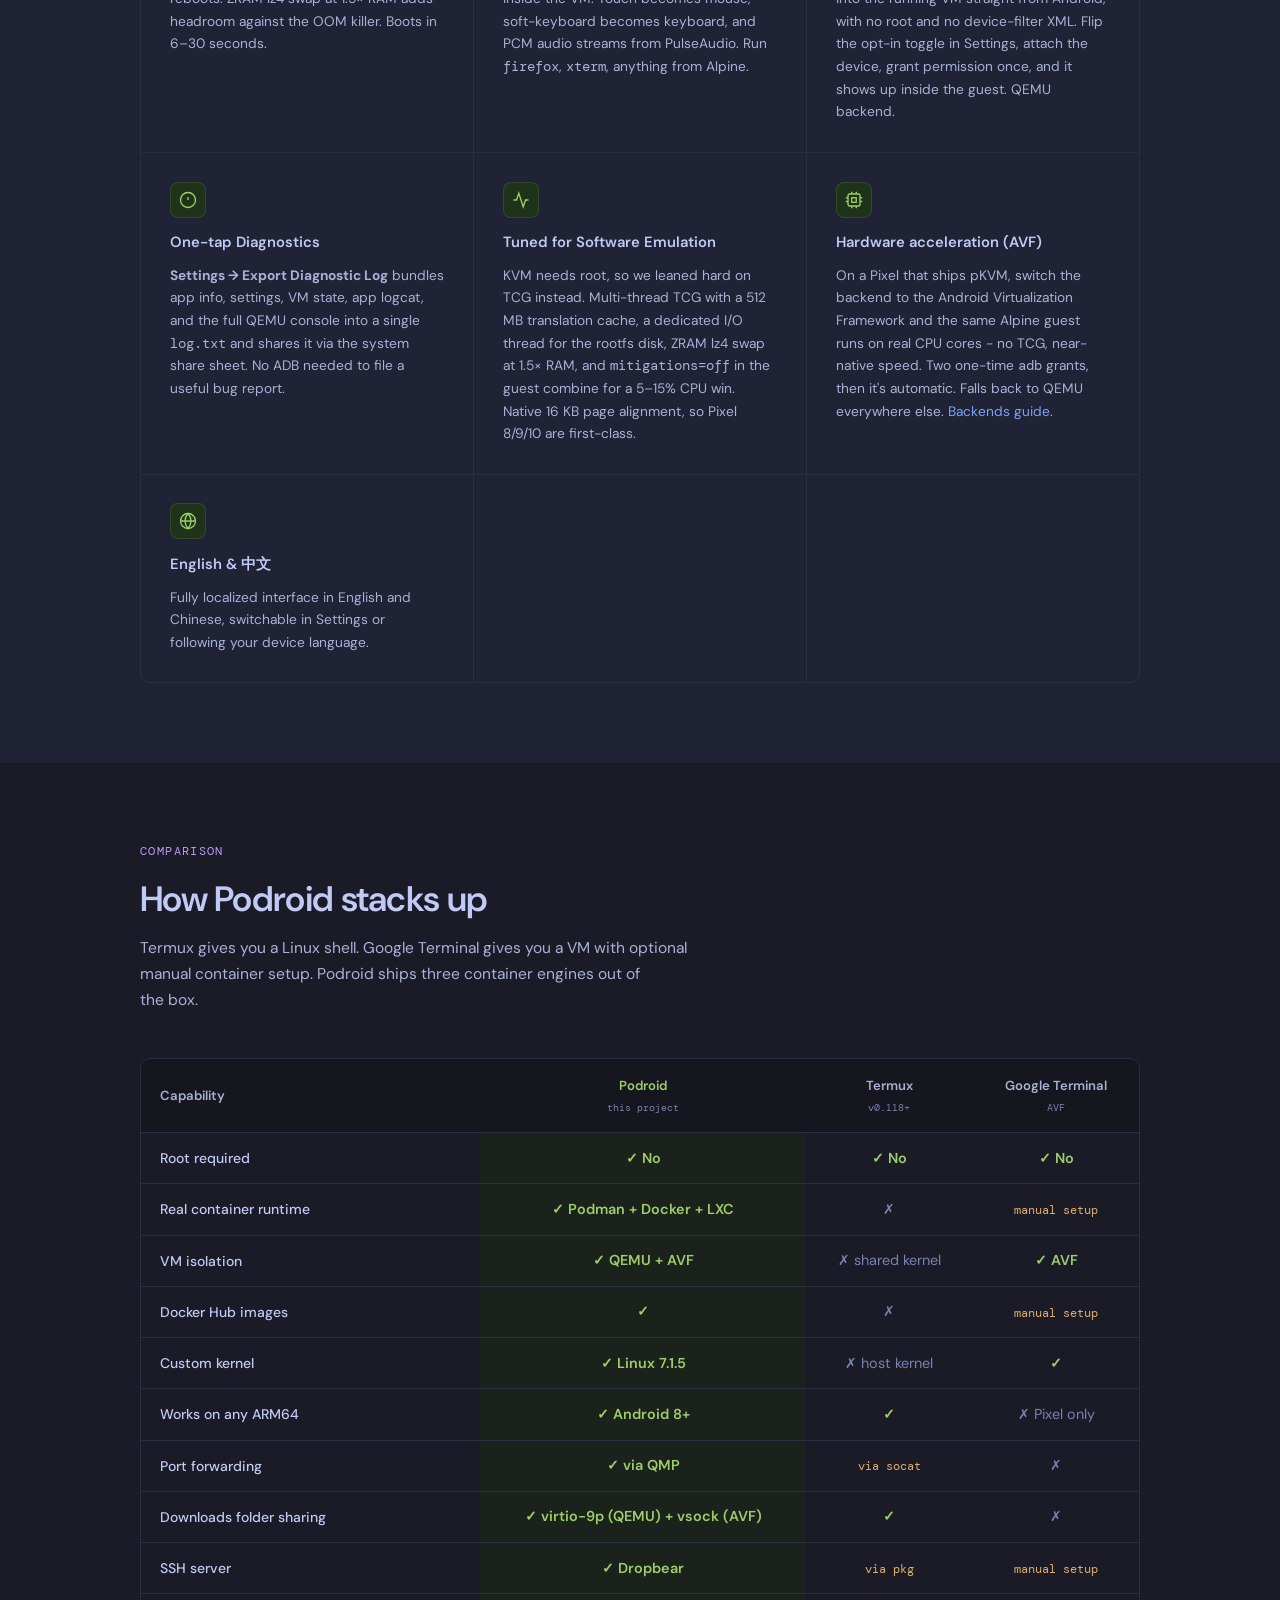
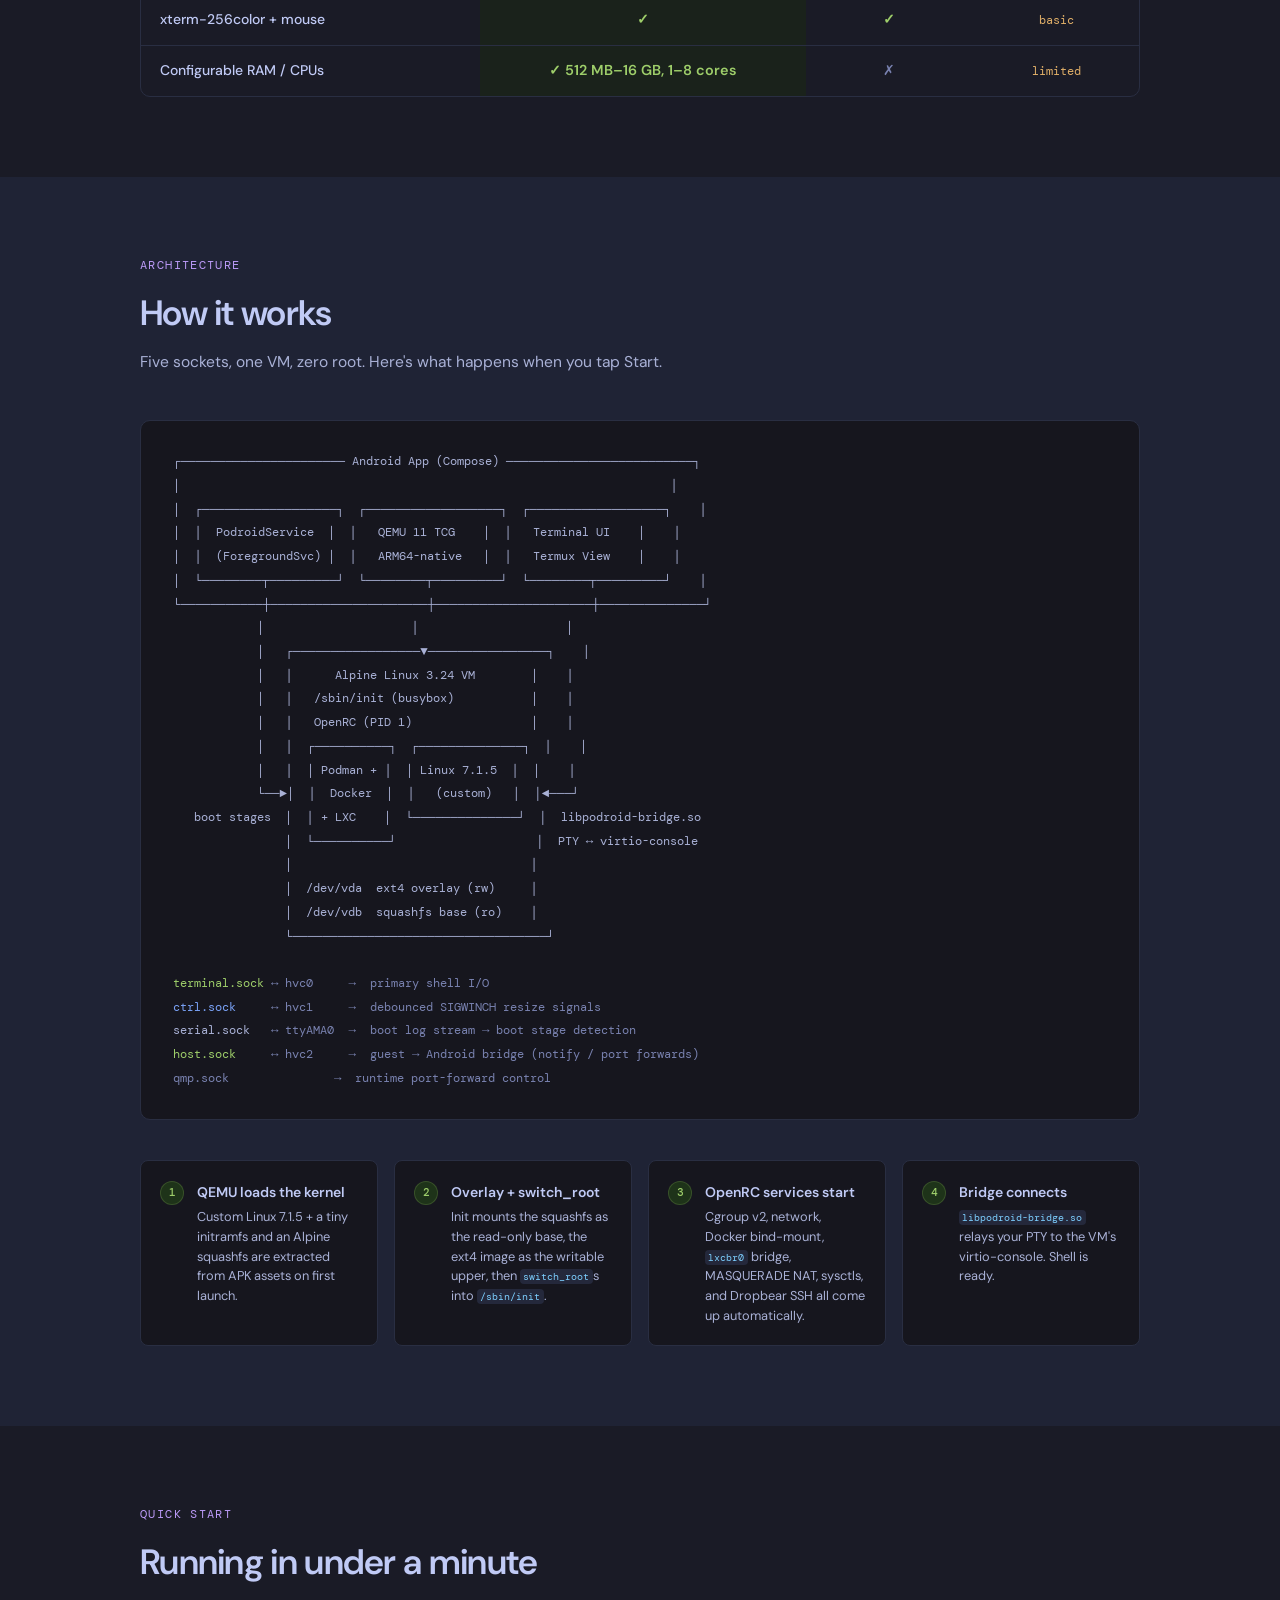
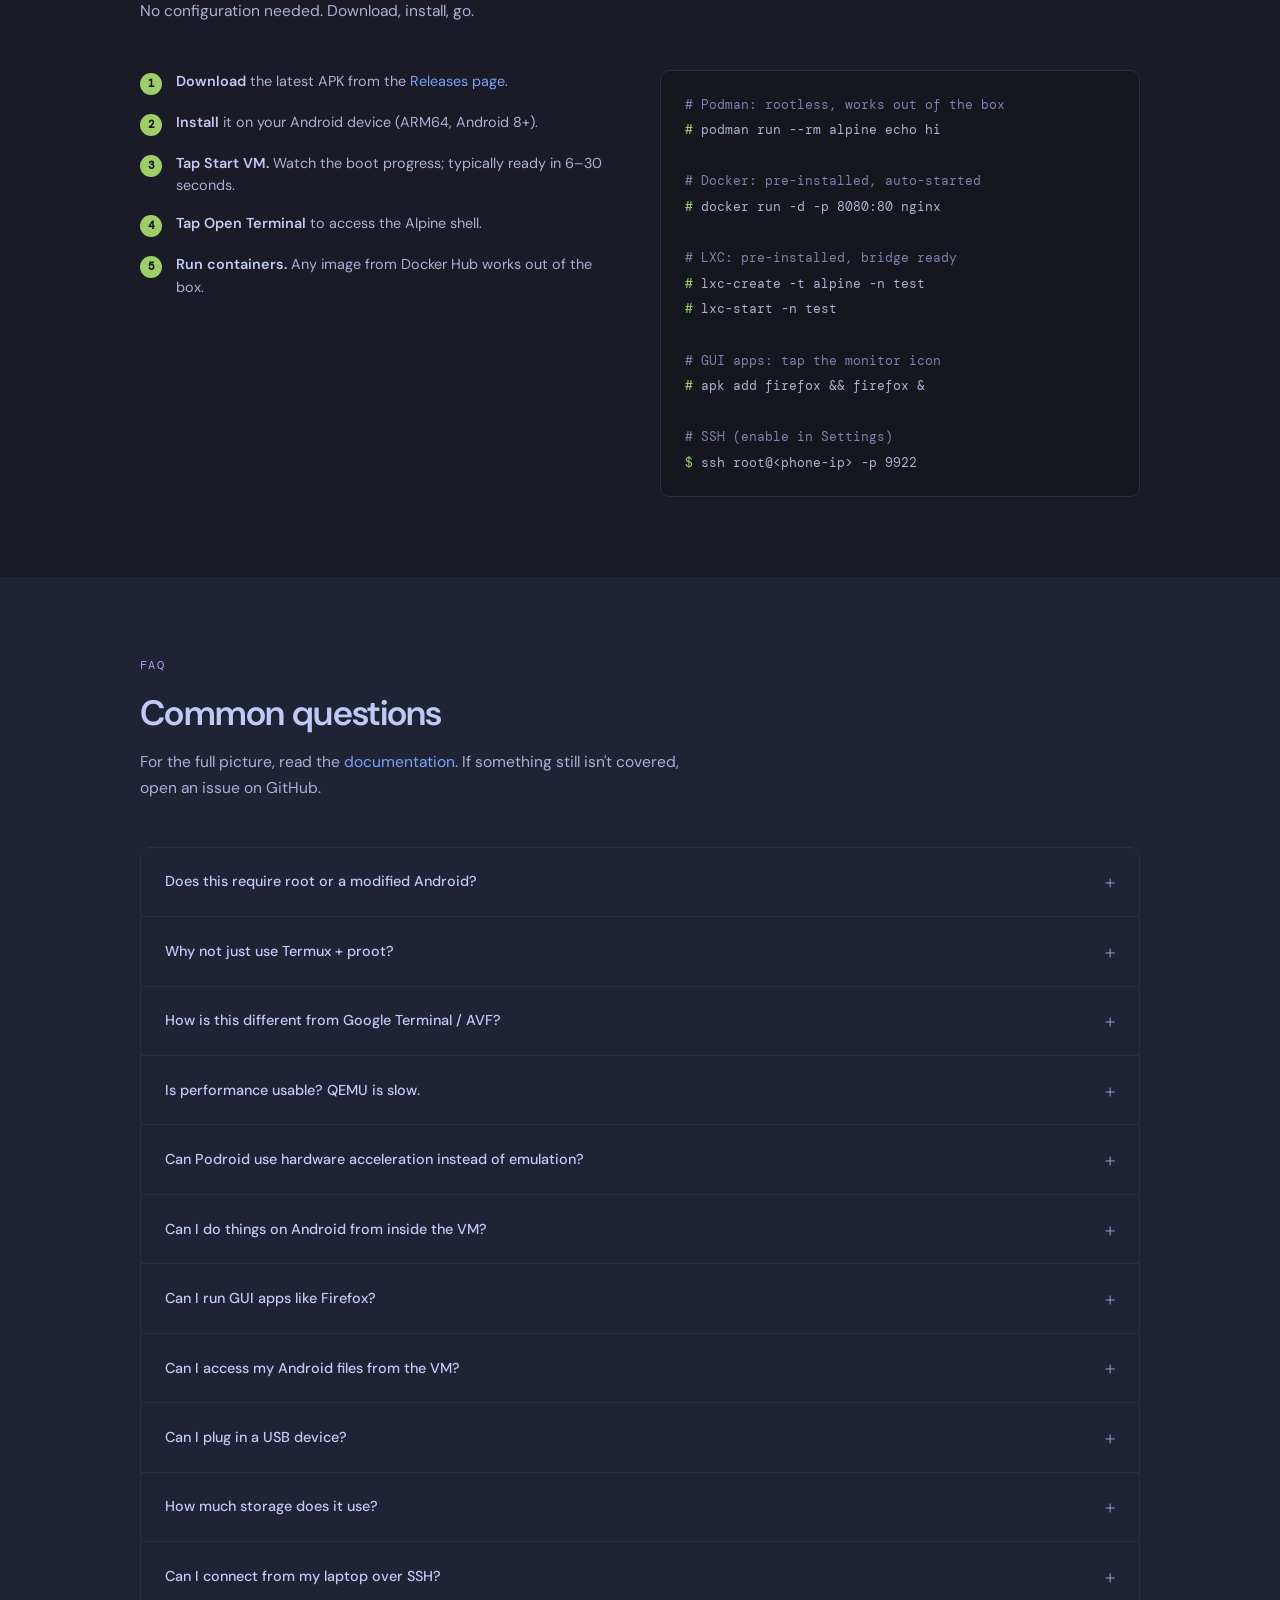
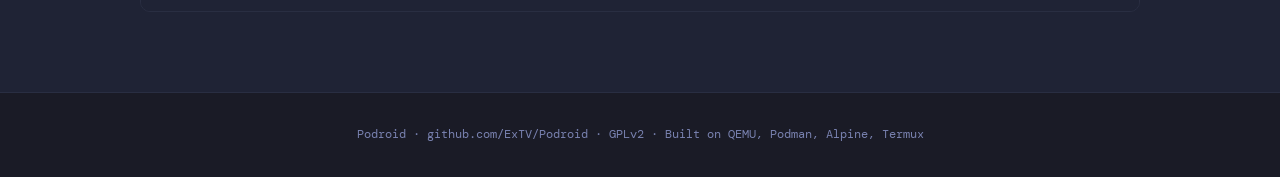
==== commit aabbffe5: "docs: bring the guide in line with the current behavior A full sweep of every documentation page aga" ====
--- a/docs/index.html
+++ b/docs/index.html
@@ -802,7 +802,7 @@
           </tr>
           <tr>
             <td class="row-label">Configurable RAM / CPUs</td>
-            <td class="col-podroid"><span class="check">✓ 512MB–4GB, 1–8 cores</span></td>
+            <td class="col-podroid"><span class="check">✓ 512 MB–16 GB, 1–8 cores</span></td>
             <td><span class="cross">✗</span></td>
             <td><span class="partial">limited</span></td>
           </tr>
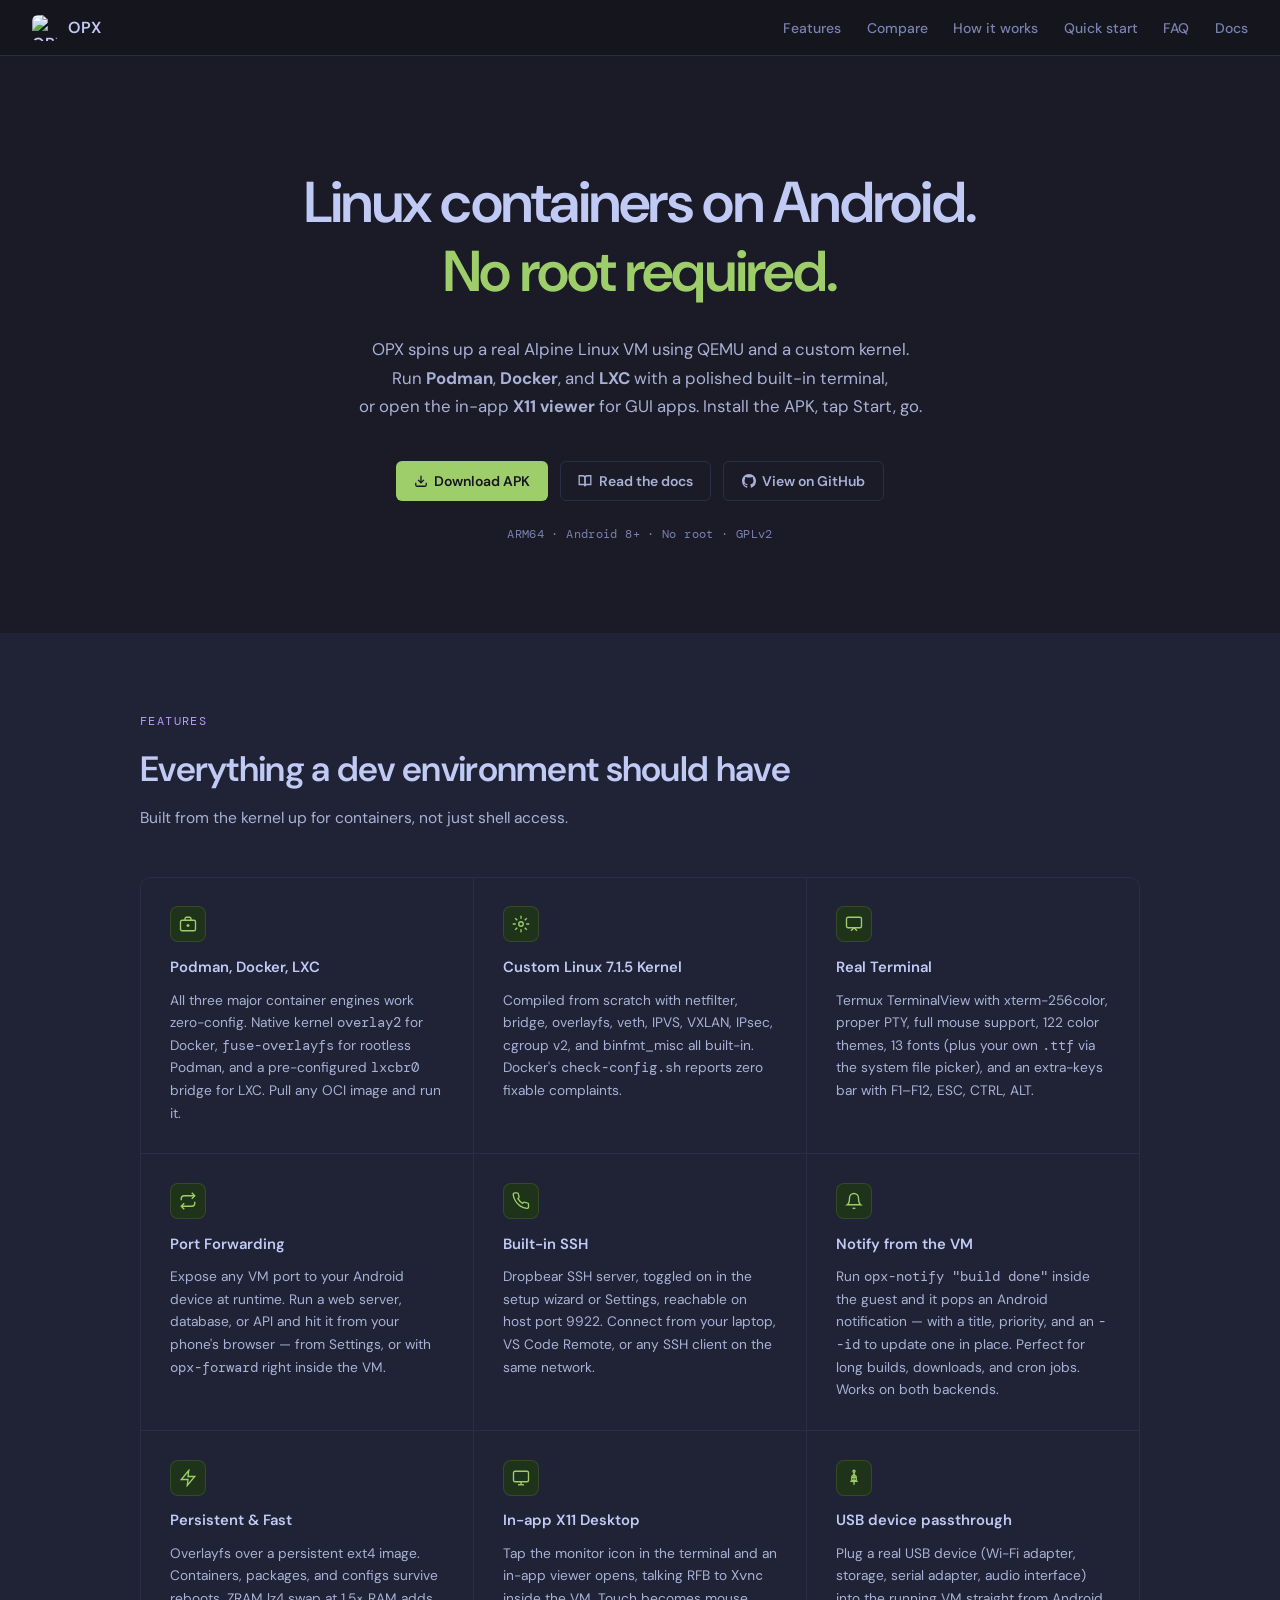
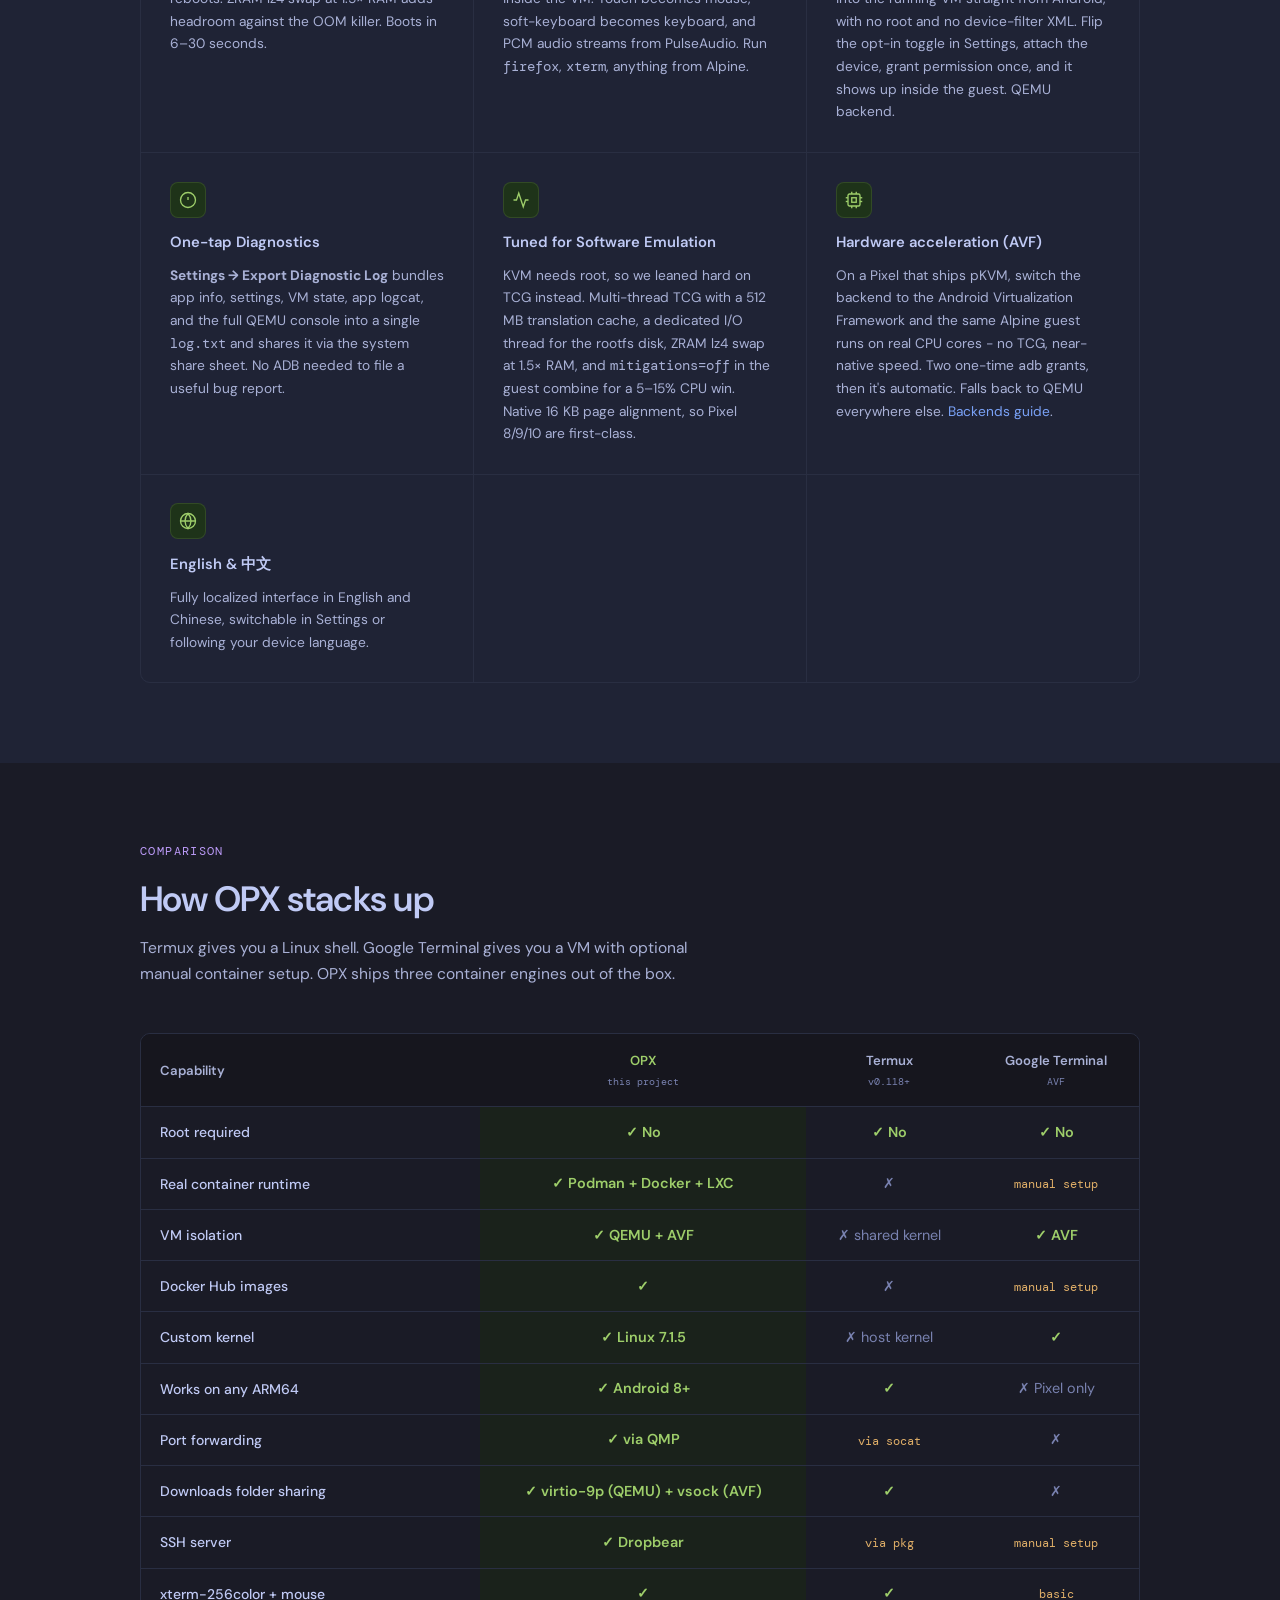
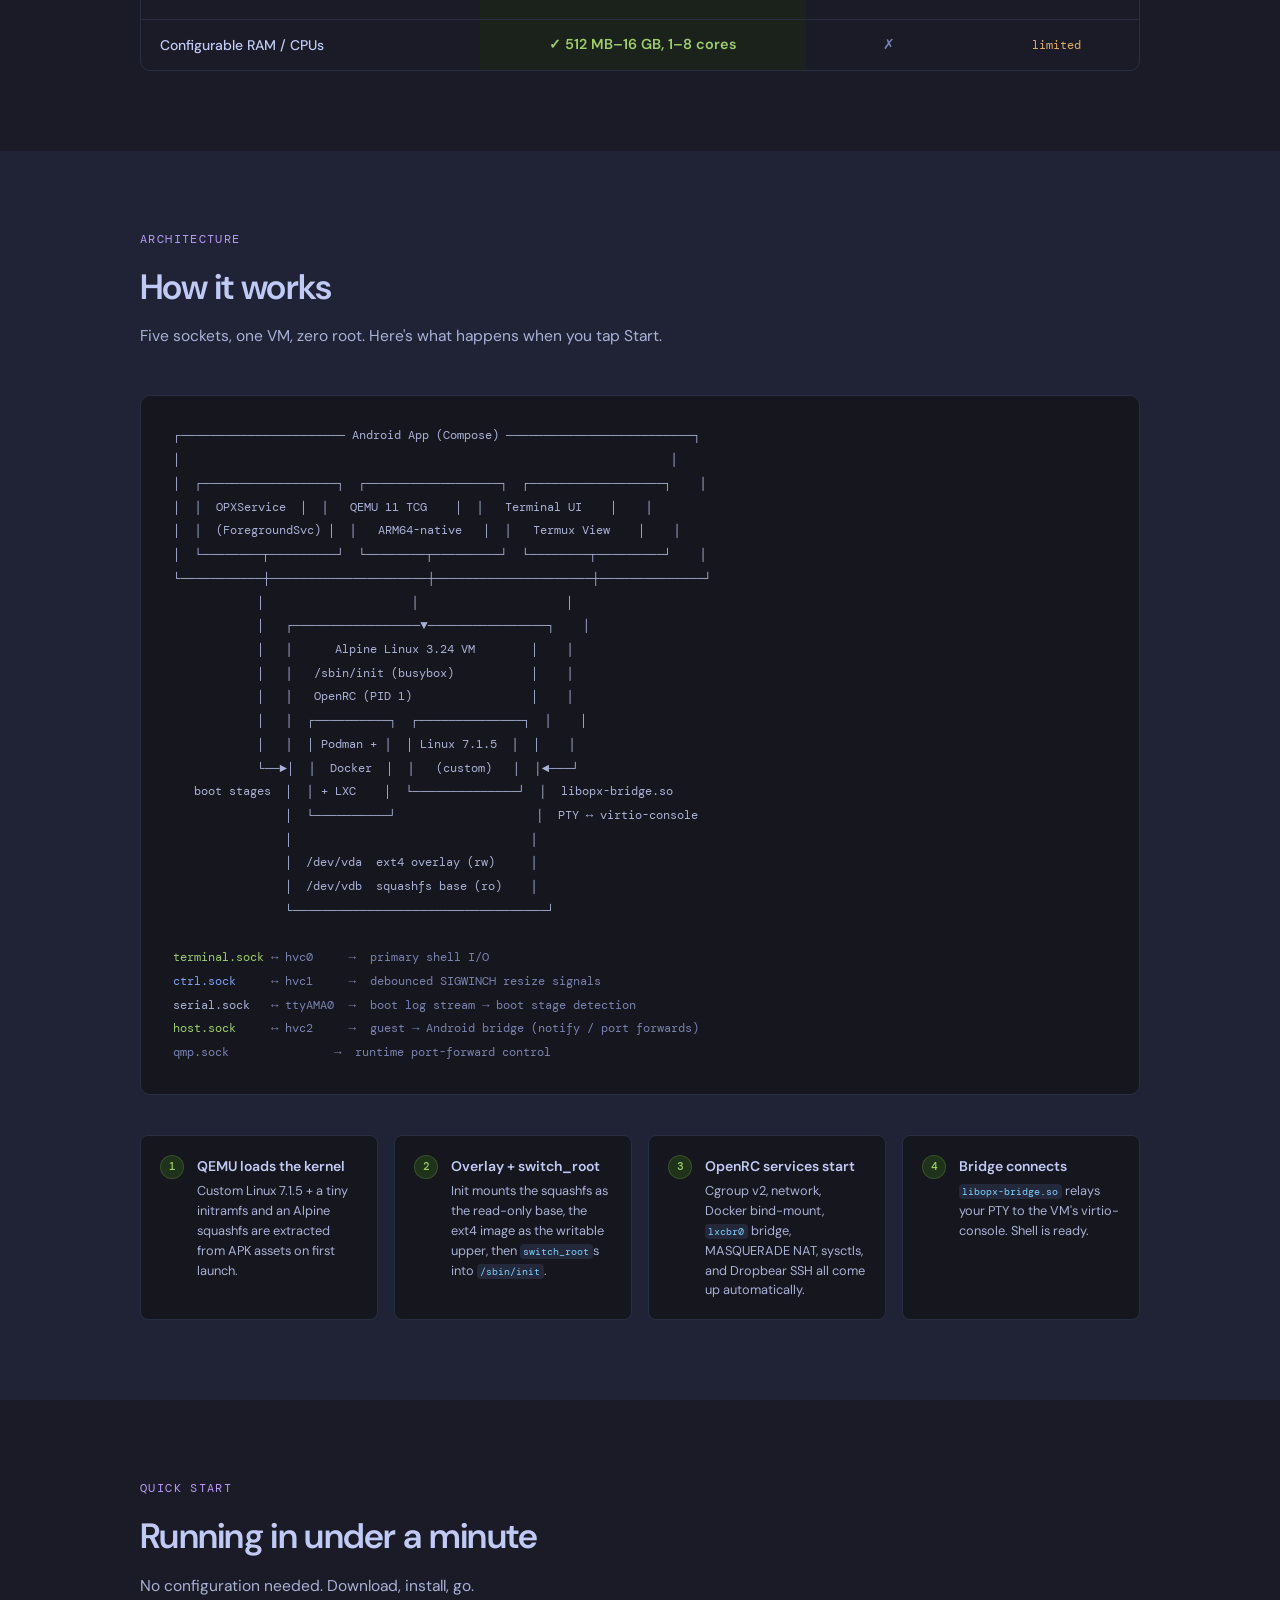
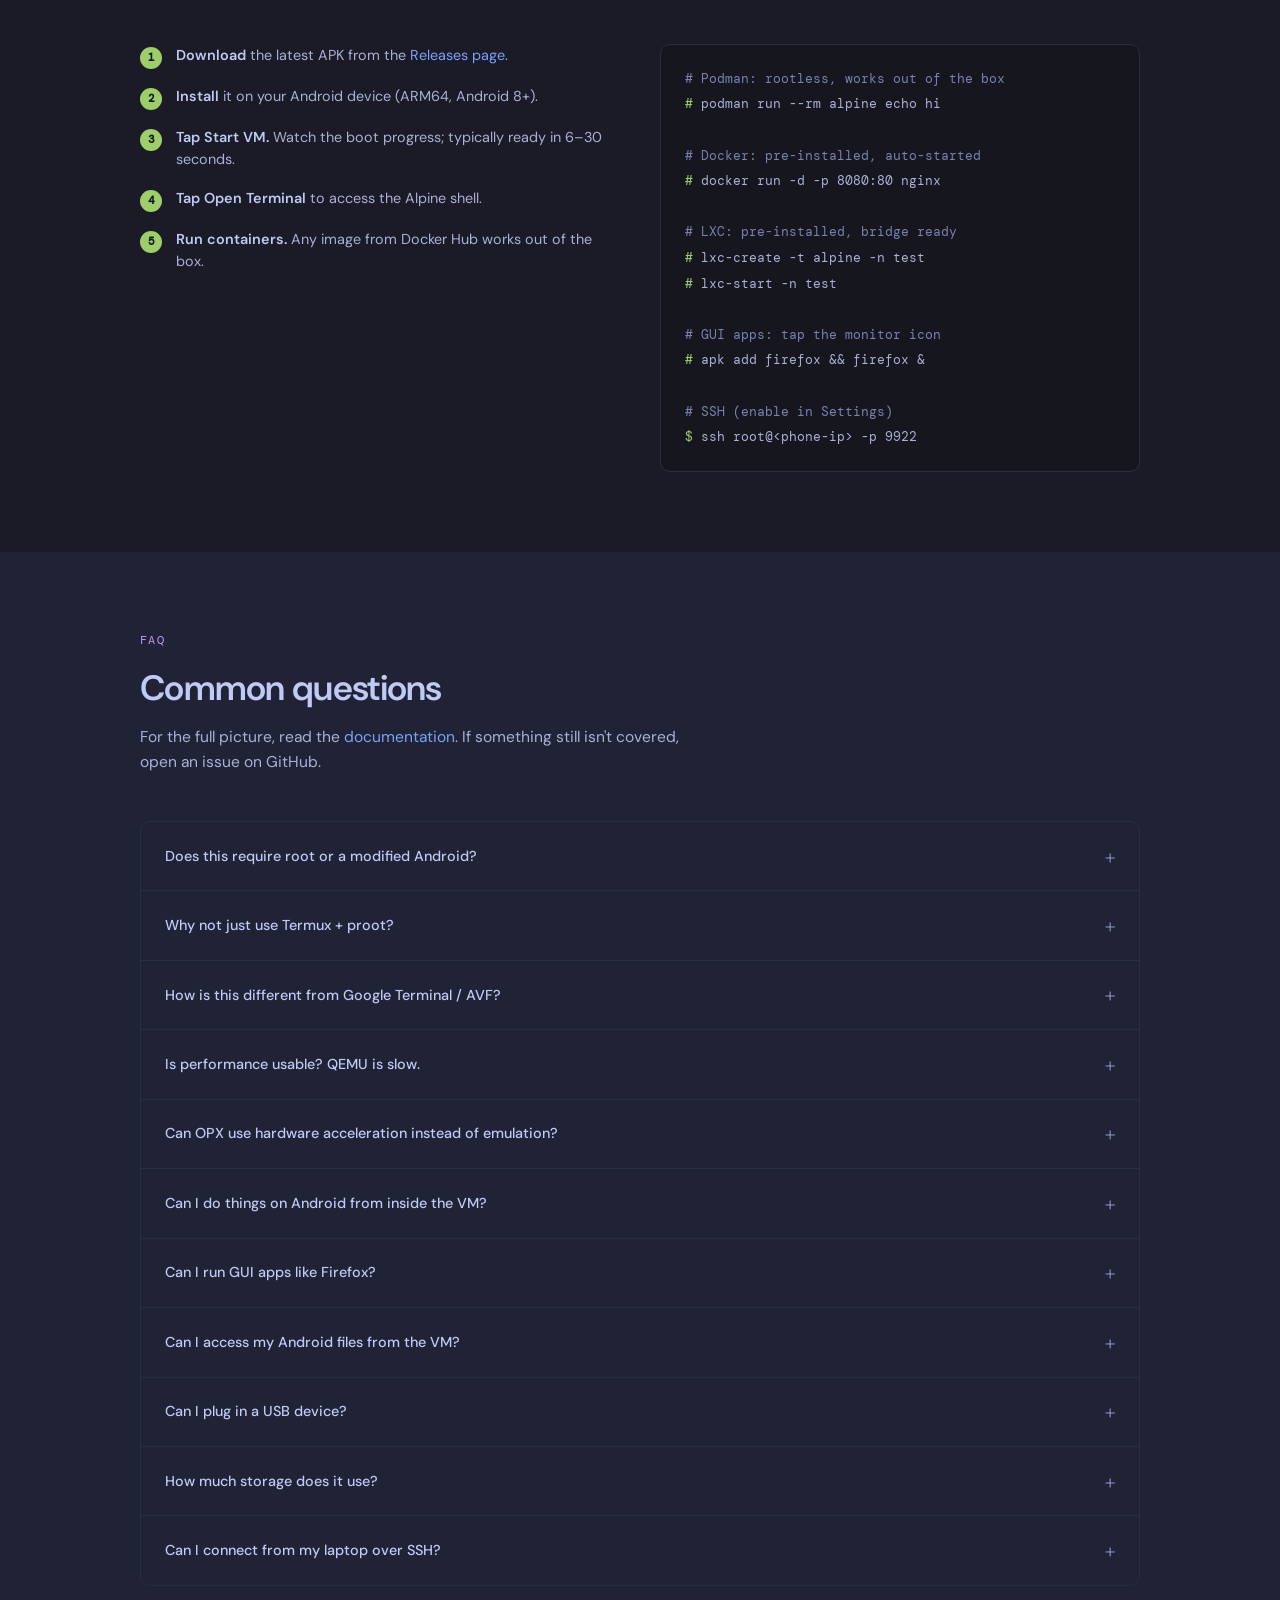
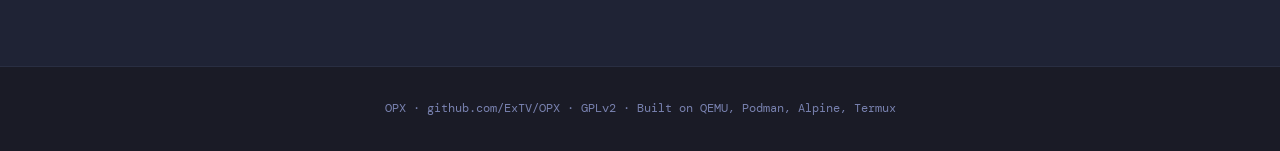
==== commit f2132358: "refactor: complete podroid → OPX rebrand across entire codebase - Rename all guest scripts: podroid-" ====
--- a/docs/index.html
+++ b/docs/index.html
@@ -3,17 +3,17 @@
 <head>
   <meta charset="UTF-8" />
   <meta name="viewport" content="width=device-width, initial-scale=1.0" />
-  <title>Podroid: Linux containers on Android, no root required</title>
-  <meta name="description" content="Podroid runs Podman, Docker, and LXC on Android in a real Alpine Linux VM with a custom Linux 7.1.5 kernel - via QEMU on any ARM64 device, or hardware-accelerated AVF (pKVM) on supported Pixels - plus an in-app X11 desktop for GUI apps. No root, no custom recovery." />
-  <meta property="og:title" content="Podroid: Linux containers on Android, no root required" />
+  <title>OPX: Linux containers on Android, no root required</title>
+  <meta name="description" content="OPX runs Podman, Docker, and LXC on Android in a real Alpine Linux VM with a custom Linux 7.1.5 kernel - via QEMU on any ARM64 device, or hardware-accelerated AVF (pKVM) on supported Pixels - plus an in-app X11 desktop for GUI apps. No root, no custom recovery." />
+  <meta property="og:title" content="OPX: Linux containers on Android, no root required" />
   <meta property="og:description" content="Spin up a real Alpine Linux VM with a full Podman runtime on any Android 8+ ARM64 device. QEMU software emulation everywhere, or near-native AVF (pKVM) acceleration on supported Pixels. No root, no Magisk." />
   <meta property="og:type" content="website" />
-  <meta property="og:url" content="https://extv.github.io/Podroid/" />
-  <meta property="og:image" content="https://extv.github.io/Podroid/logo.png" />
+  <meta property="og:url" content="https://extv.github.io/OPX/" />
+  <meta property="og:image" content="https://extv.github.io/OPX/logo.png" />
   <meta name="twitter:card" content="summary" />
-  <meta name="twitter:title" content="Podroid" />
+  <meta name="twitter:title" content="OPX" />
   <meta name="twitter:description" content="Linux containers on Android, no root required." />
-  <meta name="twitter:image" content="https://extv.github.io/Podroid/logo.png" />
+  <meta name="twitter:image" content="https://extv.github.io/OPX/logo.png" />
   <link rel="icon" type="image/png" href="logo.png" />
   <link rel="preconnect" href="https://fonts.googleapis.com" />
   <link rel="preconnect" href="https://fonts.gstatic.com" crossorigin />
@@ -291,7 +291,7 @@
     }
 
     th:not(:first-child) { text-align: center; }
-    th.col-podroid { color: var(--green); }
+    th.col-opx { color: var(--green); }
 
     td {
       padding: 0.85rem 1.2rem;
@@ -305,7 +305,7 @@
     td:not(:first-child) { text-align: center; }
 
     td.row-label { color: var(--text); font-weight: 500; }
-    td.col-podroid { background: rgb(28 39 20 / 0.6); }
+    td.col-opx { background: rgb(28 39 20 / 0.6); }
 
     .check   { color: var(--green); font-size: 0.9rem; font-weight: 600; }
     .cross   { color: var(--muted); font-size: 0.9rem; }
@@ -548,9 +548,9 @@
 
 <!-- NAV -->
 <nav>
-  <a href="https://github.com/ExTV/Podroid" class="nav-logo">
-    <img src="logo.png" alt="Podroid" />
-    Podroid
+  <a href="https://github.com/ExTV/OPX" class="nav-logo">
+    <img src="logo.png" alt="OPX" />
+    OPX
   </a>
   <ul class="nav-links">
     <li><a href="#features">Features</a></li>
@@ -566,12 +566,12 @@
 <section id="hero">
   <h1>Linux containers on Android.<br /><em>No root required.</em></h1>
   <p class="hero-sub">
-    Podroid spins up a real Alpine Linux VM using QEMU and a custom&nbsp;kernel.<br />
+    OPX spins up a real Alpine Linux VM using QEMU and a custom&nbsp;kernel.<br />
     Run <strong>Podman</strong>, <strong>Docker</strong>, and <strong>LXC</strong> with a polished built-in terminal,<br />
     or open the in-app <strong>X11 viewer</strong> for GUI apps. Install the APK, tap Start, go.
   </p>
   <div class="hero-actions">
-    <a href="https://github.com/ExTV/Podroid/releases" class="btn btn-primary">
+    <a href="https://github.com/ExTV/OPX/releases" class="btn btn-primary">
       <svg width="14" height="14" fill="none" stroke="currentColor" stroke-width="2.2" viewBox="0 0 24 24"><path d="M21 15v4a2 2 0 0 1-2 2H5a2 2 0 0 1-2-2v-4"/><polyline points="7 10 12 15 17 10"/><line x1="12" y1="15" x2="12" y2="3"/></svg>
       Download APK
     </a>
@@ -579,7 +579,7 @@
       <svg width="14" height="14" fill="none" stroke="currentColor" stroke-width="2.2" viewBox="0 0 24 24"><path d="M2 3h6a4 4 0 0 1 4 4v14a3 3 0 0 0-3-3H2z"/><path d="M22 3h-6a4 4 0 0 0-4 4v14a3 3 0 0 1 3-3h7z"/></svg>
       Read the docs
     </a>
-    <a href="https://github.com/ExTV/Podroid" class="btn btn-ghost">
+    <a href="https://github.com/ExTV/OPX" class="btn btn-ghost">
       <svg width="14" height="14" viewBox="0 0 24 24" fill="currentColor"><path d="M12 0C5.37 0 0 5.37 0 12c0 5.31 3.435 9.795 8.205 11.385.6.105.825-.255.825-.57 0-.285-.015-1.23-.015-2.235-3.015.555-3.795-.735-4.035-1.41-.135-.345-.72-1.41-1.23-1.695-.42-.225-1.02-.78-.015-.795.945-.015 1.62.87 1.845 1.23 1.08 1.815 2.805 1.305 3.495.99.105-.78.42-1.305.765-1.605-2.67-.3-5.46-1.335-5.46-5.925 0-1.305.465-2.385 1.23-3.225-.12-.3-.54-1.53.12-3.18 0 0 1.005-.315 3.3 1.23.96-.27 1.98-.405 3-.405s2.04.135 3 .405c2.295-1.56 3.3-1.23 3.3-1.23.66 1.65.24 2.88.12 3.18.765.84 1.23 1.905 1.23 3.225 0 4.605-2.805 5.625-5.475 5.925.435.375.81 1.095.81 2.22 0 1.605-.015 2.895-.015 3.3 0 .315.225.69.825.57A12.02 12.02 0 0 0 24 12c0-6.63-5.37-12-12-12z"/></svg>
       View on GitHub
     </a>
@@ -625,7 +625,7 @@
           <svg width="18" height="18" fill="none" stroke="currentColor" stroke-width="1.8" viewBox="0 0 24 24"><polyline points="17 1 21 5 17 9"/><path d="M3 11V9a4 4 0 0 1 4-4h14"/><polyline points="7 23 3 19 7 15"/><path d="M21 13v2a4 4 0 0 1-4 4H3"/></svg>
         </div>
         <h3>Port Forwarding</h3>
-        <p>Expose any VM port to your Android device at runtime. Run a web server, database, or API and hit it from your phone's browser — from Settings, or with <code>podroid-forward</code> right inside the VM.</p>
+        <p>Expose any VM port to your Android device at runtime. Run a web server, database, or API and hit it from your phone's browser — from Settings, or with <code>opx-forward</code> right inside the VM.</p>
       </div>
 
       <div class="feature-card">
@@ -641,7 +641,7 @@
           <svg width="18" height="18" fill="none" stroke="currentColor" stroke-width="1.8" viewBox="0 0 24 24"><path d="M18 8A6 6 0 0 0 6 8c0 7-3 9-3 9h18s-3-2-3-9"/><path d="M13.73 21a2 2 0 0 1-3.46 0"/></svg>
         </div>
         <h3>Notify from the VM</h3>
-        <p>Run <code>podroid-notify "build done"</code> inside the guest and it pops an Android notification — with a title, priority, and an <code>--id</code> to update one in place. Perfect for long builds, downloads, and cron jobs. Works on both backends.</p>
+        <p>Run <code>opx-notify "build done"</code> inside the guest and it pops an Android notification — with a title, priority, and an <code>--id</code> to update one in place. Perfect for long builds, downloads, and cron jobs. Works on both backends.</p>
       </div>
 
       <div class="feature-card">
@@ -711,17 +711,17 @@
 <section id="comparison">
   <div class="container">
     <p class="section-label">Comparison</p>
-    <h2>How Podroid stacks up</h2>
-    <p class="section-sub">Termux gives you a Linux shell. Google Terminal gives you a VM with optional manual container setup. Podroid ships three container engines out of the box.</p>
+    <h2>How OPX stacks up</h2>
+    <p class="section-sub">Termux gives you a Linux shell. Google Terminal gives you a VM with optional manual container setup. OPX ships three container engines out of the box.</p>
 
     <div class="table-wrap">
       <table>
         <thead>
           <tr>
             <th style="width:34%">Capability</th>
-            <th class="col-podroid">
+            <th class="col-opx">
               <div class="col-header-wrap">
-                Podroid
+                OPX
                 <span class="col-badge">this project</span>
               </div>
             </th>
@@ -742,67 +742,67 @@
         <tbody>
           <tr>
             <td class="row-label">Root required</td>
-            <td class="col-podroid"><span class="check">✓ No</span></td>
+            <td class="col-opx"><span class="check">✓ No</span></td>
             <td><span class="check">✓ No</span></td>
             <td><span class="check">✓ No</span></td>
           </tr>
           <tr>
             <td class="row-label">Real container runtime</td>
-            <td class="col-podroid"><span class="check">✓ Podman + Docker + LXC</span></td>
+            <td class="col-opx"><span class="check">✓ Podman + Docker + LXC</span></td>
             <td><span class="cross">✗</span></td>
             <td><span class="partial">manual setup</span></td>
           </tr>
           <tr>
             <td class="row-label">VM isolation</td>
-            <td class="col-podroid"><span class="check">✓ QEMU + AVF</span></td>
+            <td class="col-opx"><span class="check">✓ QEMU + AVF</span></td>
             <td><span class="cross">✗ shared kernel</span></td>
             <td><span class="check">✓ AVF</span></td>
           </tr>
           <tr>
             <td class="row-label">Docker Hub images</td>
-            <td class="col-podroid"><span class="check">✓</span></td>
+            <td class="col-opx"><span class="check">✓</span></td>
             <td><span class="cross">✗</span></td>
             <td><span class="partial">manual setup</span></td>
           </tr>
           <tr>
             <td class="row-label">Custom kernel</td>
-            <td class="col-podroid"><span class="check">✓ Linux 7.1.5</span></td>
+            <td class="col-opx"><span class="check">✓ Linux 7.1.5</span></td>
             <td><span class="cross">✗ host kernel</span></td>
             <td><span class="check">✓</span></td>
           </tr>
           <tr>
             <td class="row-label">Works on any ARM64</td>
-            <td class="col-podroid"><span class="check">✓ Android 8+</span></td>
+            <td class="col-opx"><span class="check">✓ Android 8+</span></td>
             <td><span class="check">✓</span></td>
             <td><span class="cross">✗ Pixel only</span></td>
           </tr>
           <tr>
             <td class="row-label">Port forwarding</td>
-            <td class="col-podroid"><span class="check">✓ via QMP</span></td>
+            <td class="col-opx"><span class="check">✓ via QMP</span></td>
             <td><span class="partial">via socat</span></td>
             <td><span class="cross">✗</span></td>
           </tr>
           <tr>
             <td class="row-label">Downloads folder sharing</td>
-            <td class="col-podroid"><span class="check">✓ virtio-9p (QEMU) + vsock (AVF)</span></td>
+            <td class="col-opx"><span class="check">✓ virtio-9p (QEMU) + vsock (AVF)</span></td>
             <td><span class="check">✓</span></td>
             <td><span class="cross">✗</span></td>
           </tr>
           <tr>
             <td class="row-label">SSH server</td>
-            <td class="col-podroid"><span class="check">✓ Dropbear</span></td>
+            <td class="col-opx"><span class="check">✓ Dropbear</span></td>
             <td><span class="partial">via pkg</span></td>
             <td><span class="partial">manual setup</span></td>
           </tr>
           <tr>
             <td class="row-label">xterm-256color + mouse</td>
-            <td class="col-podroid"><span class="check">✓</span></td>
+            <td class="col-opx"><span class="check">✓</span></td>
             <td><span class="check">✓</span></td>
             <td><span class="partial">basic</span></td>
           </tr>
           <tr>
             <td class="row-label">Configurable RAM / CPUs</td>
-            <td class="col-podroid"><span class="check">✓ 512 MB–16 GB, 1–8 cores</span></td>
+            <td class="col-opx"><span class="check">✓ 512 MB–16 GB, 1–8 cores</span></td>
             <td><span class="cross">✗</span></td>
             <td><span class="partial">limited</span></td>
           </tr>
@@ -822,7 +822,7 @@
     <div class="arch-diagram"><span class="arch-white">┌────────────────────── Android App (Compose) ─────────────────────────┐
 │                                                                      │
 │  ┌──────────────────┐  ┌──────────────────┐  ┌──────────────────┐    │
-│  │  PodroidService  │  │   QEMU 11 TCG    │  │   Terminal UI    │    │
+│  │  OPXService  │  │   QEMU 11 TCG    │  │   Terminal UI    │    │
 │  │  (ForegroundSvc) │  │   ARM64-native   │  │   Termux View    │    │
 │  └────────┬─────────┘  └────────┬─────────┘  └────────┬─────────┘    │
 └───────────┼─────────────────────┼─────────────────────┼──────────────┘
@@ -834,7 +834,7 @@
             │   │  ┌──────────┐  ┌──────────────┐  │    │
             │   │  │ Podman + │  │ Linux 7.1.5  │  │    │
             └──►│  │  Docker  │  │   (custom)   │  │◄───┘
-   boot stages  │  │ + LXC    │  └──────────────┘  │  libpodroid-bridge.so
+   boot stages  │  │ + LXC    │  └──────────────┘  │  libopx-bridge.so
                 │  └──────────┘                    │  PTY ↔ virtio-console
                 │                                  │
                 │  /dev/vda  ext4 overlay (rw)     │
@@ -873,7 +873,7 @@
         <div class="step-num">4</div>
         <div class="step-body">
           <h4>Bridge connects</h4>
-          <p><code>libpodroid-bridge.so</code> relays your PTY to the VM's virtio-console. Shell is ready.</p>
+          <p><code>libopx-bridge.so</code> relays your PTY to the VM's virtio-console. Shell is ready.</p>
         </div>
       </div>
     </div>
@@ -891,7 +891,7 @@
       <div class="qs-steps">
         <div class="qs-step">
           <div class="qs-step-num">1</div>
-          <p><strong>Download</strong> the latest APK from the <a href="https://github.com/ExTV/Podroid/releases">Releases page</a>.</p>
+          <p><strong>Download</strong> the latest APK from the <a href="https://github.com/ExTV/OPX/releases">Releases page</a>.</p>
         </div>
         <div class="qs-step">
           <div class="qs-step-num">2</div>
@@ -942,42 +942,42 @@
       <details>
         <summary>Does this require root or a modified Android?</summary>
         <div class="faq-answer">
-          No. Podroid runs entirely in userspace using QEMU's TCG (software emulation). No root, no custom recovery, no Magisk. Any stock Android 8+ ARM64 device works.
+          No. OPX runs entirely in userspace using QEMU's TCG (software emulation). No root, no custom recovery, no Magisk. Any stock Android 8+ ARM64 device works.
         </div>
       </details>
 
       <details>
         <summary>Why not just use Termux + proot?</summary>
         <div class="faq-answer">
-          Termux is great for a Linux shell, but it runs on Android's host kernel. That kernel doesn't have the namespaces, cgroups, or netfilter rules needed for real containers. <code>proot</code> is a chroot emulation; containers built for Docker, Podman, or LXC won't work reliably. Podroid runs a real VM with its own custom kernel, so every OCI image from Docker Hub just works.
+          Termux is great for a Linux shell, but it runs on Android's host kernel. That kernel doesn't have the namespaces, cgroups, or netfilter rules needed for real containers. <code>proot</code> is a chroot emulation; containers built for Docker, Podman, or LXC won't work reliably. OPX runs a real VM with its own custom kernel, so every OCI image from Docker Hub just works.
         </div>
       </details>
 
       <details>
         <summary>How is this different from Google Terminal / AVF?</summary>
         <div class="faq-answer">
-          Google's Terminal app uses Android Virtualization Framework (AVF), a system-level hypervisor available only on recent Pixel devices. It gives you a Debian VM but no container runtime and limited configurability. Podroid runs on <em>any</em> ARM64 Android 8+ device via QEMU TCG (software emulation), and on a Pixel that ships pKVM it can use AVF too for near-native speed - the same Alpine guest either way. It ships with three container engines, port forwarding, SSH, an in-app X11 desktop, and a configurable terminal.
+          Google's Terminal app uses Android Virtualization Framework (AVF), a system-level hypervisor available only on recent Pixel devices. It gives you a Debian VM but no container runtime and limited configurability. OPX runs on <em>any</em> ARM64 Android 8+ device via QEMU TCG (software emulation), and on a Pixel that ships pKVM it can use AVF too for near-native speed - the same Alpine guest either way. It ships with three container engines, port forwarding, SSH, an in-app X11 desktop, and a configurable terminal.
         </div>
       </details>
 
       <details>
         <summary>Is performance usable? QEMU is slow.</summary>
         <div class="faq-answer">
-          TCG is software emulation, so compute-heavy workloads are slower than native. Podroid ships several optimizations: a 256–512 MB translation cache, a dedicated I/O thread for virtio-blk (big win for image pulls), ZRAM lz4 swap at 1.5× RAM, and <code>mitigations=off</code> in the guest kernel for a 5–15% CPU gain. For typical dev tasks like running a web server, a database, or CLI tools, it's very usable. On a Pixel that ships pKVM you can switch to the <a href="guide/backends.html">AVF backend</a> for near-native CPU speed.
+          TCG is software emulation, so compute-heavy workloads are slower than native. OPX ships several optimizations: a 256–512 MB translation cache, a dedicated I/O thread for virtio-blk (big win for image pulls), ZRAM lz4 swap at 1.5× RAM, and <code>mitigations=off</code> in the guest kernel for a 5–15% CPU gain. For typical dev tasks like running a web server, a database, or CLI tools, it's very usable. On a Pixel that ships pKVM you can switch to the <a href="guide/backends.html">AVF backend</a> for near-native CPU speed.
         </div>
       </details>
 
       <details>
-        <summary>Can Podroid use hardware acceleration instead of emulation?</summary>
+        <summary>Can OPX use hardware acceleration instead of emulation?</summary>
         <div class="faq-answer">
-          Yes, on devices that ship pKVM (Pixel 8 and later, and any other device whose maker enables it). Set the backend to AVF in Settings and Podroid runs the guest on real CPU cores through the Android Virtualization Framework - no TCG translation, near-native speed. It needs two one-time <code>adb</code> permission grants (or Shizuku, no PC required); after that, Auto mode picks AVF when available and falls back to QEMU everywhere else. Still no root. See the <a href="guide/backends.html">Backends guide</a> for setup.
+          Yes, on devices that ship pKVM (Pixel 8 and later, and any other device whose maker enables it). Set the backend to AVF in Settings and OPX runs the guest on real CPU cores through the Android Virtualization Framework - no TCG translation, near-native speed. It needs two one-time <code>adb</code> permission grants (or Shizuku, no PC required); after that, Auto mode picks AVF when available and falls back to QEMU everywhere else. Still no root. See the <a href="guide/backends.html">Backends guide</a> for setup.
         </div>
       </details>
 
       <details>
         <summary>Can I do things on Android from inside the VM?</summary>
         <div class="faq-answer">
-          Yes. Two CLIs ship in the guest: <code>podroid-notify "build done"</code> pops an Android notification (with a title, priority, and an <code>--id</code> to update one in place), and <code>podroid-forward 8888 80</code> adds a port-forward rule without opening Settings. Both work on either backend and are handy for long builds, downloads, and cron jobs. See <a href="guide/networking.html">Networking &amp; ports</a>.
+          Yes. Two CLIs ship in the guest: <code>opx-notify "build done"</code> pops an Android notification (with a title, priority, and an <code>--id</code> to update one in place), and <code>opx-forward 8888 80</code> adds a port-forward rule without opening Settings. Both work on either backend and are handy for long builds, downloads, and cron jobs. See <a href="guide/networking.html">Networking &amp; ports</a>.
         </div>
       </details>
 
@@ -998,7 +998,7 @@
       <details>
         <summary>Can I plug in a USB device?</summary>
         <div class="faq-answer">
-          Yes, on the QEMU backend. Enable <strong>USB passthrough</strong> in Settings (it adds a USB controller at boot, so set it while the VM is stopped), then attach a device through a USB-C hub or OTG adapter. Android asks for permission once per device, and it then appears inside the guest while Podroid is running. Works with Wi-Fi adapters, storage, serial adapters, audio interfaces, and more. Not available on the AVF backend, which has no channel to hand the device to the VM.
+          Yes, on the QEMU backend. Enable <strong>USB passthrough</strong> in Settings (it adds a USB controller at boot, so set it while the VM is stopped), then attach a device through a USB-C hub or OTG adapter. Android asks for permission once per device, and it then appears inside the guest while OPX is running. Works with Wi-Fi adapters, storage, serial adapters, audio interfaces, and more. Not available on the AVF backend, which has no channel to hand the device to the VM.
         </div>
       </details>
 
@@ -1023,7 +1023,7 @@
 <!-- FOOTER -->
 <footer>
   <p>
-    Podroid · <a href="https://github.com/ExTV/Podroid">github.com/ExTV/Podroid</a> · GPLv2 ·
+    OPX · <a href="https://github.com/ExTV/OPX">github.com/ExTV/OPX</a> · GPLv2 ·
     Built on <a href="https://www.qemu.org">QEMU</a>, <a href="https://podman.io">Podman</a>, <a href="https://alpinelinux.org">Alpine</a>, <a href="https://github.com/termux/termux-app">Termux</a>
   </p>
 </footer>
